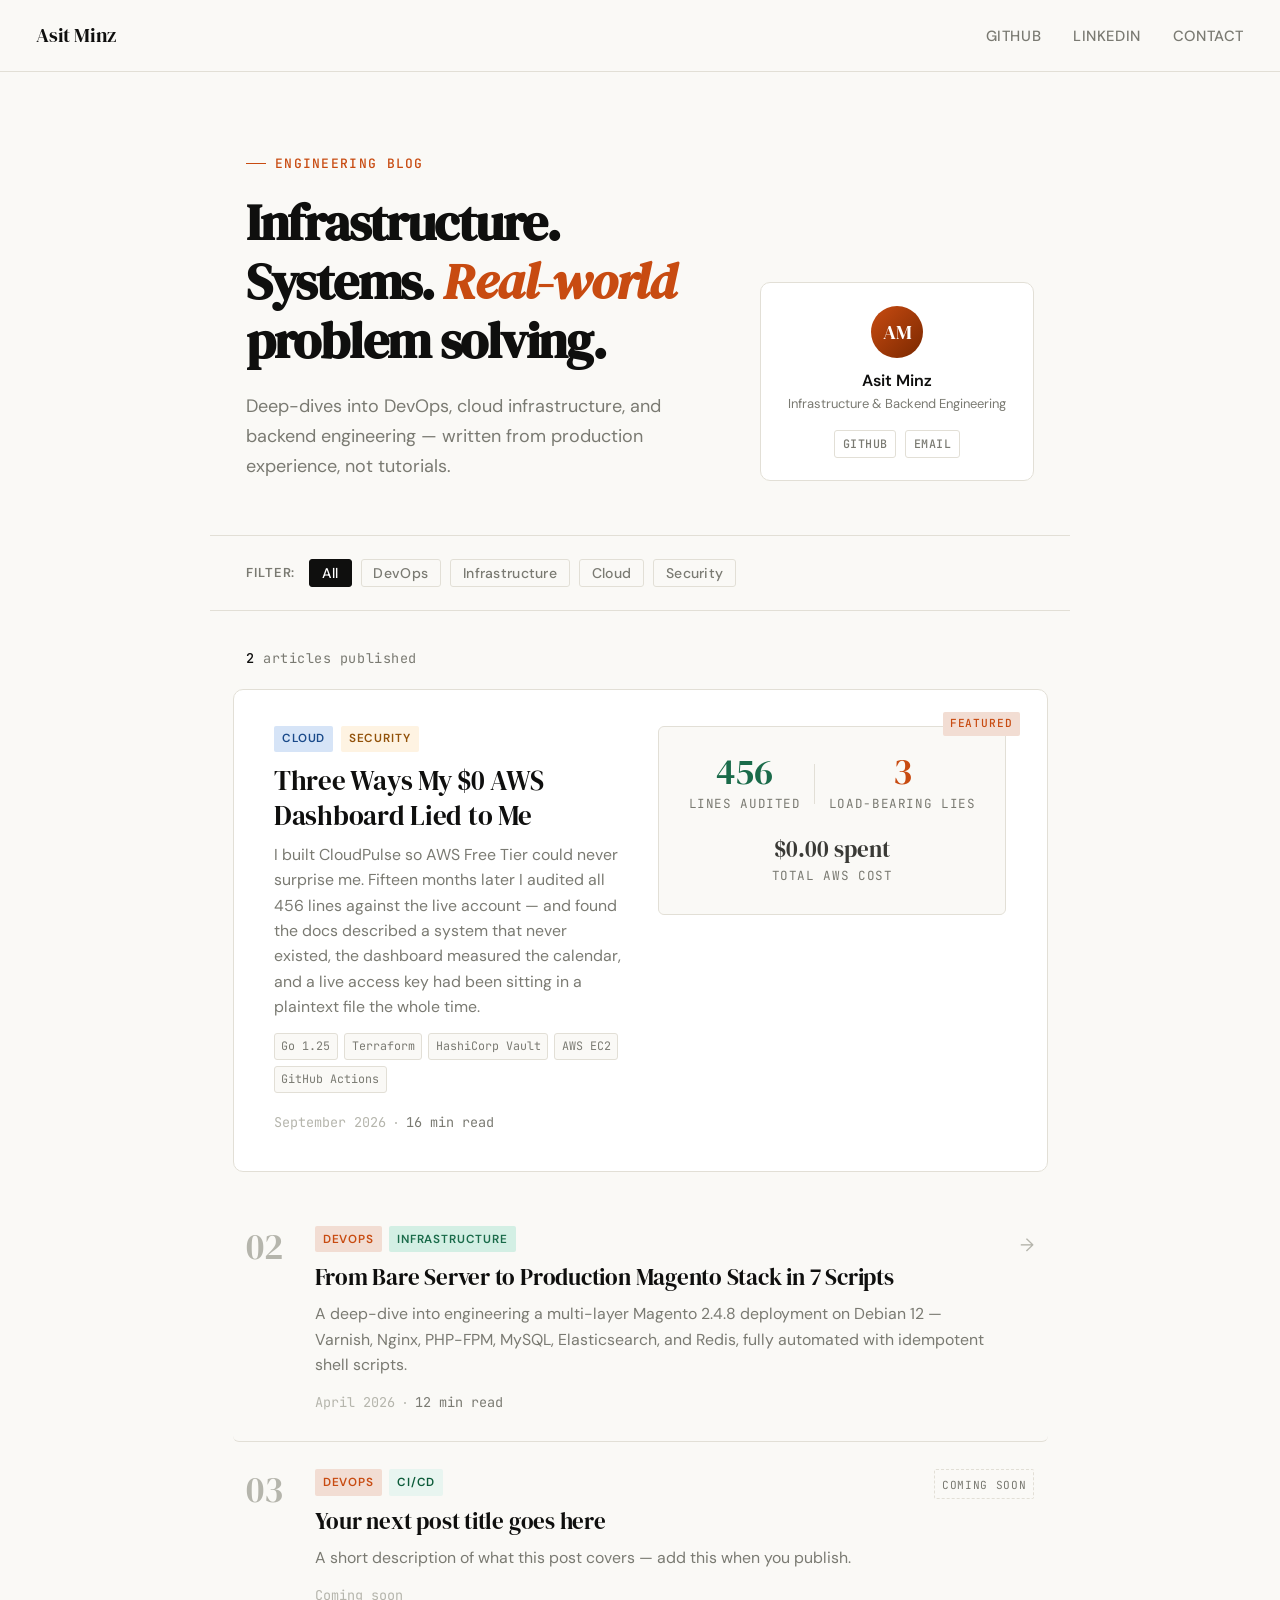
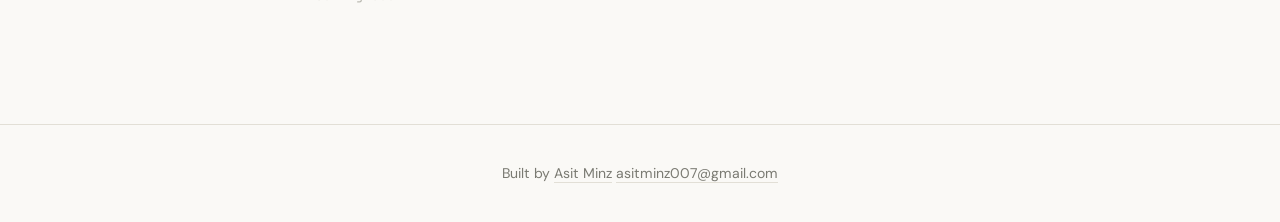
==== index.html @ 2ebb6eab "post: add CloudPulse audit post-mortem Adds "Three Ways My $0 AWS Dashboard Lied to Me" — a post-mor" ====
<!DOCTYPE html>
<html lang="en">
<head>
<meta charset="UTF-8">
<meta name="viewport" content="width=device-width, initial-scale=1.0">
<title>Asit Minz — Engineering Blog</title>
<meta name="description" content="Infrastructure engineering, DevOps, and backend systems — written by Asit Minz.">
<link rel="preconnect" href="https://fonts.googleapis.com">
<link href="https://fonts.googleapis.com/css2?family=DM+Serif+Display:ital@0;1&family=DM+Sans:ital,wght@0,300;0,400;0,500;0,600;1,300;1,400&family=JetBrains+Mono:wght@400;500&display=swap" rel="stylesheet">
<style>
  *, *::before, *::after { box-sizing: border-box; margin: 0; padding: 0; }

  :root {
    --ink: #0f0f0e;
    --ink-mid: #3a3a36;
    --ink-muted: #7a7a72;
    --ink-faint: #b5b5ac;
    --bg: #faf9f6;
    --bg-card: #ffffff;
    --bg-code: #f0ede6;
    --rule: #e2dfd6;
    --accent: #c84b11;
    --accent-soft: #f2ddd3;
    --accent-2: #1a6b4a;
    --accent-2-soft: #d3efe4;
    --blue: #1a4a8a;
    --blue-soft: #d6e4f7;
  }

  html { font-size: 18px; scroll-behavior: smooth; }

  body {
    background: var(--bg);
    color: var(--ink);
    font-family: 'DM Sans', sans-serif;
    font-weight: 400;
    line-height: 1.75;
    -webkit-font-smoothing: antialiased;
    min-height: 100vh;
  }

  /* ── HEADER ── */
  .site-header {
    border-bottom: 1px solid var(--rule);
    padding: 1rem 2rem;
    display: flex;
    justify-content: space-between;
    align-items: center;
    background: var(--bg);
    position: sticky;
    top: 0;
    z-index: 100;
  }
  .site-header .logo {
    font-family: 'DM Serif Display', serif;
    font-size: 1.1rem;
    color: var(--ink);
    text-decoration: none;
    letter-spacing: -0.01em;
  }
  .site-header nav a {
    color: var(--ink-muted);
    text-decoration: none;
    font-size: 0.82rem;
    margin-left: 1.5rem;
    letter-spacing: 0.04em;
    text-transform: uppercase;
    font-weight: 500;
    transition: color 0.2s;
  }
  .site-header nav a:hover { color: var(--accent); }

  /* ── PAGE INTRO ── */
  .page-intro {
    max-width: 860px;
    margin: 0 auto;
    padding: 4.5rem 2rem 3rem;
    border-bottom: 1px solid var(--rule);
    display: grid;
    grid-template-columns: 1fr auto;
    gap: 2rem;
    align-items: end;
  }

  .intro-eyebrow {
    font-family: 'JetBrains Mono', monospace;
    font-size: 0.72rem;
    font-weight: 500;
    color: var(--accent);
    letter-spacing: 0.1em;
    text-transform: uppercase;
    margin-bottom: 1rem;
    display: flex;
    align-items: center;
    gap: 0.5rem;
  }
  .intro-eyebrow::before {
    content: '';
    display: inline-block;
    width: 20px;
    height: 1px;
    background: var(--accent);
  }

  h1.page-title {
    font-family: 'DM Serif Display', serif;
    font-size: clamp(2.2rem, 4vw, 3.2rem);
    line-height: 1.15;
    letter-spacing: -0.025em;
    color: var(--ink);
    margin-bottom: 1.25rem;
  }
  h1.page-title em {
    font-style: italic;
    color: var(--accent);
  }

  .page-desc {
    font-size: 1rem;
    color: var(--ink-muted);
    max-width: 520px;
    line-height: 1.65;
  }

  .author-card {
    background: var(--bg-card);
    border: 1px solid var(--rule);
    border-radius: 10px;
    padding: 1.25rem 1.5rem;
    text-align: center;
    min-width: 180px;
    flex-shrink: 0;
  }
  .author-avatar {
    width: 52px; height: 52px;
    background: linear-gradient(135deg, #c84b11 0%, #7a2800 100%);
    border-radius: 50%;
    display: flex; align-items: center; justify-content: center;
    font-family: 'DM Serif Display', serif;
    font-size: 1.1rem;
    color: white;
    margin: 0 auto 0.75rem;
  }
  .author-card .name {
    font-size: 0.9rem;
    font-weight: 600;
    color: var(--ink);
    line-height: 1.2;
    margin-bottom: 0.25rem;
  }
  .author-card .role {
    font-size: 0.72rem;
    color: var(--ink-muted);
    line-height: 1.4;
  }
  .author-links {
    display: flex;
    gap: 0.5rem;
    justify-content: center;
    margin-top: 0.9rem;
  }
  .author-links a {
    font-family: 'JetBrains Mono', monospace;
    font-size: 0.65rem;
    font-weight: 500;
    color: var(--ink-muted);
    text-decoration: none;
    border: 1px solid var(--rule);
    padding: 0.25em 0.65em;
    border-radius: 3px;
    transition: all 0.2s;
    letter-spacing: 0.04em;
    text-transform: uppercase;
  }
  .author-links a:hover {
    border-color: var(--accent);
    color: var(--accent);
  }

  /* ── FILTER BAR ── */
  .filter-bar {
    max-width: 860px;
    margin: 0 auto;
    padding: 1.25rem 2rem;
    border-bottom: 1px solid var(--rule);
    display: flex;
    align-items: center;
    gap: 0.5rem;
    flex-wrap: wrap;
  }
  .filter-label {
    font-size: 0.72rem;
    font-weight: 600;
    color: var(--ink-muted);
    text-transform: uppercase;
    letter-spacing: 0.07em;
    margin-right: 0.25rem;
  }
  .filter-btn {
    font-family: 'DM Sans', sans-serif;
    font-size: 0.78rem;
    font-weight: 500;
    padding: 0.3em 0.85em;
    border-radius: 3px;
    border: 1px solid var(--rule);
    background: transparent;
    color: var(--ink-muted);
    cursor: pointer;
    transition: all 0.18s;
    letter-spacing: 0.02em;
  }
  .filter-btn:hover { border-color: var(--ink-mid); color: var(--ink); }
  .filter-btn.active { background: var(--ink); color: white; border-color: var(--ink); }

  /* ── POST COUNT ── */
  .posts-header {
    max-width: 860px;
    margin: 0 auto;
    padding: 2rem 2rem 1rem;
    display: flex;
    justify-content: space-between;
    align-items: baseline;
  }
  .posts-count {
    font-family: 'JetBrains Mono', monospace;
    font-size: 0.75rem;
    color: var(--ink-muted);
    letter-spacing: 0.04em;
  }
  .posts-count span { color: var(--ink); font-weight: 500; }

  /* ── POST LIST ── */
  .posts-list {
    max-width: 860px;
    margin: 0 auto;
    padding: 0 2rem 5rem;
  }

  /* Featured post — first one, larger */
  .post-card.featured {
    display: grid;
    grid-template-columns: 1fr 1fr;
    gap: 2rem;
    background: var(--bg-card);
    border: 1px solid var(--rule);
    border-radius: 10px;
    padding: 2rem 2.25rem;
    margin-bottom: 1.5rem;
    text-decoration: none;
    color: inherit;
    transition: border-color 0.2s, transform 0.2s;
    position: relative;
    overflow: hidden;
  }
  .post-card.featured::before {
    content: 'Featured';
    position: absolute;
    top: 1.25rem;
    right: 1.5rem;
    font-family: 'JetBrains Mono', monospace;
    font-size: 0.62rem;
    font-weight: 500;
    color: var(--accent);
    letter-spacing: 0.08em;
    text-transform: uppercase;
    background: var(--accent-soft);
    padding: 0.2em 0.6em;
    border-radius: 2px;
  }
  .post-card.featured:hover {
    border-color: var(--ink-mid);
    transform: translateY(-2px);
  }

  /* Regular post card */
  .post-card {
    display: grid;
    grid-template-columns: auto 1fr auto;
    gap: 0 1.75rem;
    align-items: start;
    padding: 1.5rem 0;
    border-bottom: 1px solid var(--rule);
    text-decoration: none;
    color: inherit;
    transition: background 0.15s;
    border-radius: 6px;
    margin: 0 -0.75rem;
    padding-left: 0.75rem;
    padding-right: 0.75rem;
  }
  .post-card:hover { background: var(--bg-card); }
  .post-card:last-child { border-bottom: none; }

  /* Post number */
  .post-num {
    font-family: 'DM Serif Display', serif;
    font-size: 2rem;
    color: var(--ink-faint);
    line-height: 1;
    padding-top: 0.15rem;
    min-width: 2rem;
    text-align: right;
    transition: color 0.2s;
  }
  .post-card:hover .post-num { color: var(--accent); }

  /* Post body */
  .post-body {}

  .post-tags {
    display: flex;
    gap: 0.4rem;
    flex-wrap: wrap;
    margin-bottom: 0.6rem;
  }
  .tag {
    font-size: 0.65rem;
    font-weight: 600;
    letter-spacing: 0.07em;
    text-transform: uppercase;
    padding: 0.25em 0.7em;
    border-radius: 2px;
  }
  .tag.devops   { background: var(--accent-soft); color: var(--accent); }
  .tag.infra    { background: var(--accent-2-soft); color: var(--accent-2); }
  .tag.security { background: #fef3e2; color: #92520a; }
  .tag.cloud    { background: var(--blue-soft); color: var(--blue); }
  .tag.db       { background: #f0edf8; color: #4a2d8a; }
  .tag.ci-cd    { background: #e8f5f0; color: #0d5c3a; }

  .post-title {
    font-family: 'DM Serif Display', serif;
    font-size: 1.25rem;
    font-weight: 400;
    letter-spacing: -0.01em;
    color: var(--ink);
    line-height: 1.3;
    margin-bottom: 0.5rem;
    transition: color 0.2s;
  }
  .post-card:hover .post-title { color: var(--accent); }
  .post-card.featured .post-title { font-size: 1.5rem; }

  .post-excerpt {
    font-size: 0.88rem;
    color: var(--ink-muted);
    line-height: 1.6;
    margin-bottom: 0.75rem;
  }

  .post-meta {
    display: flex;
    align-items: center;
    gap: 0.5rem;
    font-size: 0.75rem;
    color: var(--ink-faint);
    font-family: 'JetBrains Mono', monospace;
  }
  .post-meta .dot { width: 2px; height: 2px; background: var(--ink-faint); border-radius: 50%; }
  .post-meta .read-time { color: var(--ink-muted); }

  /* Arrow on list cards */
  .post-arrow {
    font-size: 1rem;
    color: var(--ink-faint);
    transition: all 0.2s;
    padding-top: 0.25rem;
    flex-shrink: 0;
  }
  .post-card:hover .post-arrow { color: var(--accent); transform: translate(3px, -1px); }

  /* Featured card specific overrides */
  .post-card.featured .post-body { grid-column: span 1; }
  .post-card.featured .feat-visual {
    background: var(--bg);
    border-radius: 6px;
    border: 1px solid var(--rule);
    display: flex;
    flex-direction: column;
    justify-content: center;
    align-items: center;
    padding: 1.5rem;
    gap: 0.75rem;
  }
  .feat-stat {
    text-align: center;
  }
  .feat-stat .val {
    font-family: 'DM Serif Display', serif;
    font-size: 2rem;
    color: var(--accent-2);
    line-height: 1;
    margin-bottom: 0.2rem;
  }
  .feat-stat .lbl {
    font-size: 0.7rem;
    color: var(--ink-muted);
    font-family: 'JetBrains Mono', monospace;
    letter-spacing: 0.05em;
    text-transform: uppercase;
  }
  .feat-divider { width: 1px; height: 40px; background: var(--rule); }
  .feat-visual-row { display: flex; align-items: center; gap: 0.75rem; }

  /* Stack pills in featured */
  .stack-pills {
    display: flex;
    flex-wrap: wrap;
    gap: 0.35rem;
    margin-top: 0.5rem;
  }
  .pill {
    font-family: 'JetBrains Mono', monospace;
    font-size: 0.65rem;
    padding: 0.2em 0.55em;
    border: 1px solid var(--rule);
    border-radius: 3px;
    color: var(--ink-muted);
    background: var(--bg);
  }

  /* ── COMING SOON CARD ── */
  .post-card.coming-soon {
    opacity: 0.45;
    pointer-events: none;
    cursor: default;
  }
  .post-card.coming-soon .post-arrow { display: none; }
  .soon-badge {
    font-family: 'JetBrains Mono', monospace;
    font-size: 0.62rem;
    color: var(--ink-muted);
    border: 1px dashed var(--rule);
    padding: 0.2em 0.6em;
    border-radius: 2px;
    letter-spacing: 0.06em;
    text-transform: uppercase;
    white-space: nowrap;
    padding-top: 0.3rem;
  }

  /* ── FOOTER ── */
  .site-footer {
    border-top: 1px solid var(--rule);
    padding: 2rem;
    text-align: center;
    font-size: 0.78rem;
    color: var(--ink-muted);
  }
  .site-footer a { color: var(--ink-muted); text-decoration: none; border-bottom: 1px solid var(--rule); transition: color 0.2s; }
  .site-footer a:hover { color: var(--accent); }

  /* ── ANIMATIONS ── */
  @keyframes fadeUp {
    from { opacity: 0; transform: translateY(16px); }
    to   { opacity: 1; transform: translateY(0); }
  }
  .page-intro   { animation: fadeUp 0.5s ease both; }
  .filter-bar   { animation: fadeUp 0.5s 0.1s ease both; }
  .posts-header { animation: fadeUp 0.5s 0.15s ease both; }
  .post-card.featured { animation: fadeUp 0.5s 0.2s ease both; }
  .post-card:nth-child(2) { animation: fadeUp 0.5s 0.25s ease both; }
  .post-card:nth-child(3) { animation: fadeUp 0.5s 0.3s ease both; }
  .post-card:nth-child(4) { animation: fadeUp 0.5s 0.35s ease both; }
  .post-card:nth-child(5) { animation: fadeUp 0.5s 0.4s ease both; }

  /* ── RESPONSIVE ── */
  @media (max-width: 680px) {
    .page-intro { grid-template-columns: 1fr; }
    .author-card { display: none; }
    .post-card.featured { grid-template-columns: 1fr; }
    .feat-visual { display: none; }
    .site-header nav { display: none; }
    .post-num { font-size: 1.4rem; min-width: 1.6rem; }
  }
</style>
</head>
<body>

<!-- HEADER -->
<header class="site-header">
  <a class="logo" href="/">Asit Minz</a>
  <nav>
    <a href="https://github.com/Asit0007" target="_blank">GitHub</a>
    <a href="https://linkedin.com/in/" target="_blank">LinkedIn</a>
    <a href="mailto:asitminz007@gmail.com">Contact</a>
  </nav>
</header>

<!-- PAGE INTRO -->
<section class="page-intro">
  <div>
    <div class="intro-eyebrow">Engineering Blog</div>
    <h1 class="page-title">
      Infrastructure.<br>
      Systems. <em>Real-world</em><br>
      problem solving.
    </h1>
    <p class="page-desc">
      Deep-dives into DevOps, cloud infrastructure, and backend engineering — written from production experience, not tutorials.
    </p>
  </div>
  <div class="author-card">
    <div class="author-avatar">AM</div>
    <div class="name">Asit Minz</div>
    <div class="role">Infrastructure &amp; Backend Engineering</div>
    <div class="author-links">
      <a href="https://github.com/Asit0007" target="_blank">GitHub</a>
      <a href="mailto:asitminz007@gmail.com">Email</a>
    </div>
  </div>
</section>

<!-- FILTER BAR -->
<div class="filter-bar">
  <span class="filter-label">Filter:</span>
  <button class="filter-btn active" onclick="filterPosts('all', this)">All</button>
  <button class="filter-btn" onclick="filterPosts('devops', this)">DevOps</button>
  <button class="filter-btn" onclick="filterPosts('infra', this)">Infrastructure</button>
  <button class="filter-btn" onclick="filterPosts('cloud', this)">Cloud</button>
  <button class="filter-btn" onclick="filterPosts('security', this)">Security</button>
</div>

<!-- POSTS HEADER -->
<div class="posts-header">
  <span class="posts-count"><span id="visible-count">2</span> articles published</span>
</div>

<!-- POSTS LIST -->
<main class="posts-list" id="posts-container">

  <!-- POST 1 — FEATURED -->
  <a class="post-card featured" href="/posts/cloudpulse-audit/" data-tags="cloud security devops">
    <div class="post-body">
      <div class="post-tags">
        <span class="tag cloud">Cloud</span>
        <span class="tag security">Security</span>
      </div>
      <div class="post-title">Three Ways My $0 AWS Dashboard Lied to Me</div>
      <div class="post-excerpt">
        I built CloudPulse so AWS Free Tier could never surprise me. Fifteen months later I audited all 456 lines against the live account — and found the docs described a system that never existed, the dashboard measured the calendar, and a live access key had been sitting in a plaintext file the whole time.
      </div>
      <div class="stack-pills">
        <span class="pill">Go 1.25</span>
        <span class="pill">Terraform</span>
        <span class="pill">HashiCorp Vault</span>
        <span class="pill">AWS EC2</span>
        <span class="pill">GitHub Actions</span>
      </div>
      <div class="post-meta" style="margin-top: 1rem;">
        <span>September 2026</span>
        <span class="dot"></span>
        <span class="read-time">16 min read</span>
      </div>
    </div>
    <div class="feat-visual">
      <div class="feat-visual-row">
        <div class="feat-stat">
          <div class="val">456</div>
          <div class="lbl">Lines audited</div>
        </div>
        <div class="feat-divider"></div>
        <div class="feat-stat">
          <div class="val" style="color: var(--accent);">3</div>
          <div class="lbl">Load-bearing lies</div>
        </div>
      </div>
      <div class="feat-stat" style="margin-top: 0.5rem;">
        <div class="val" style="font-size: 1.3rem; color: var(--ink-mid);">$0.00 spent</div>
        <div class="lbl">Total AWS cost</div>
      </div>
    </div>
  </a>

  <!-- POST 2 -->
  <a class="post-card" href="/posts/magento-deploykit/" data-tags="devops infra">
    <div class="post-num">02</div>
    <div class="post-body">
      <div class="post-tags">
        <span class="tag devops">DevOps</span>
        <span class="tag infra">Infrastructure</span>
      </div>
      <div class="post-title">From Bare Server to Production Magento Stack in 7 Scripts</div>
      <div class="post-excerpt">
        A deep-dive into engineering a multi-layer Magento 2.4.8 deployment on Debian 12 — Varnish, Nginx, PHP-FPM, MySQL, Elasticsearch, and Redis, fully automated with idempotent shell scripts.
      </div>
      <div class="post-meta">
        <span>April 2026</span>
        <span class="dot"></span>
        <span class="read-time">12 min read</span>
      </div>
    </div>
    <span class="post-arrow">&rarr;</span>
  </a>

  <!-- COMING SOON PLACEHOLDERS — replace these as you write new posts -->

  <a class="post-card coming-soon" href="#" data-tags="devops ci-cd">
    <div class="post-num">03</div>
    <div class="post-body">
      <div class="post-tags">
        <span class="tag devops">DevOps</span>
        <span class="tag ci-cd">CI/CD</span>
      </div>
      <div class="post-title">Your next post title goes here</div>
      <div class="post-excerpt">A short description of what this post covers — add this when you publish.</div>
      <div class="post-meta">
        <span>Coming soon</span>
      </div>
    </div>
    <span class="soon-badge">Coming soon</span>
  </a>

</main>

<!-- FOOTER -->
<footer class="site-footer">
  <p>
    Built by <a href="https://github.com/Asit0007" target="_blank">Asit Minz</a>  
    <a href="mailto:asitminz007@gmail.com">asitminz007@gmail.com</a>
  </p>
</footer>

<script>
  function filterPosts(tag, btn) {
    document.querySelectorAll('.filter-btn').forEach(b => b.classList.remove('active'));
    btn.classList.add('active');

    const cards = document.querySelectorAll('.posts-list .post-card:not(.coming-soon)');
    let visible = 0;

    cards.forEach(card => {
      const tags = card.dataset.tags || '';
      const show = tag === 'all' || tags.includes(tag);
      card.style.display = show ? '' : 'none';
      if (show) visible++;
    });

    const countEl = document.getElementById('visible-count');
    countEl.textContent = visible;
    document.querySelector('.posts-count').lastChild.textContent =
      visible === 1 ? ' article published' : ' articles published';
  }
</script>

</body>
</html>
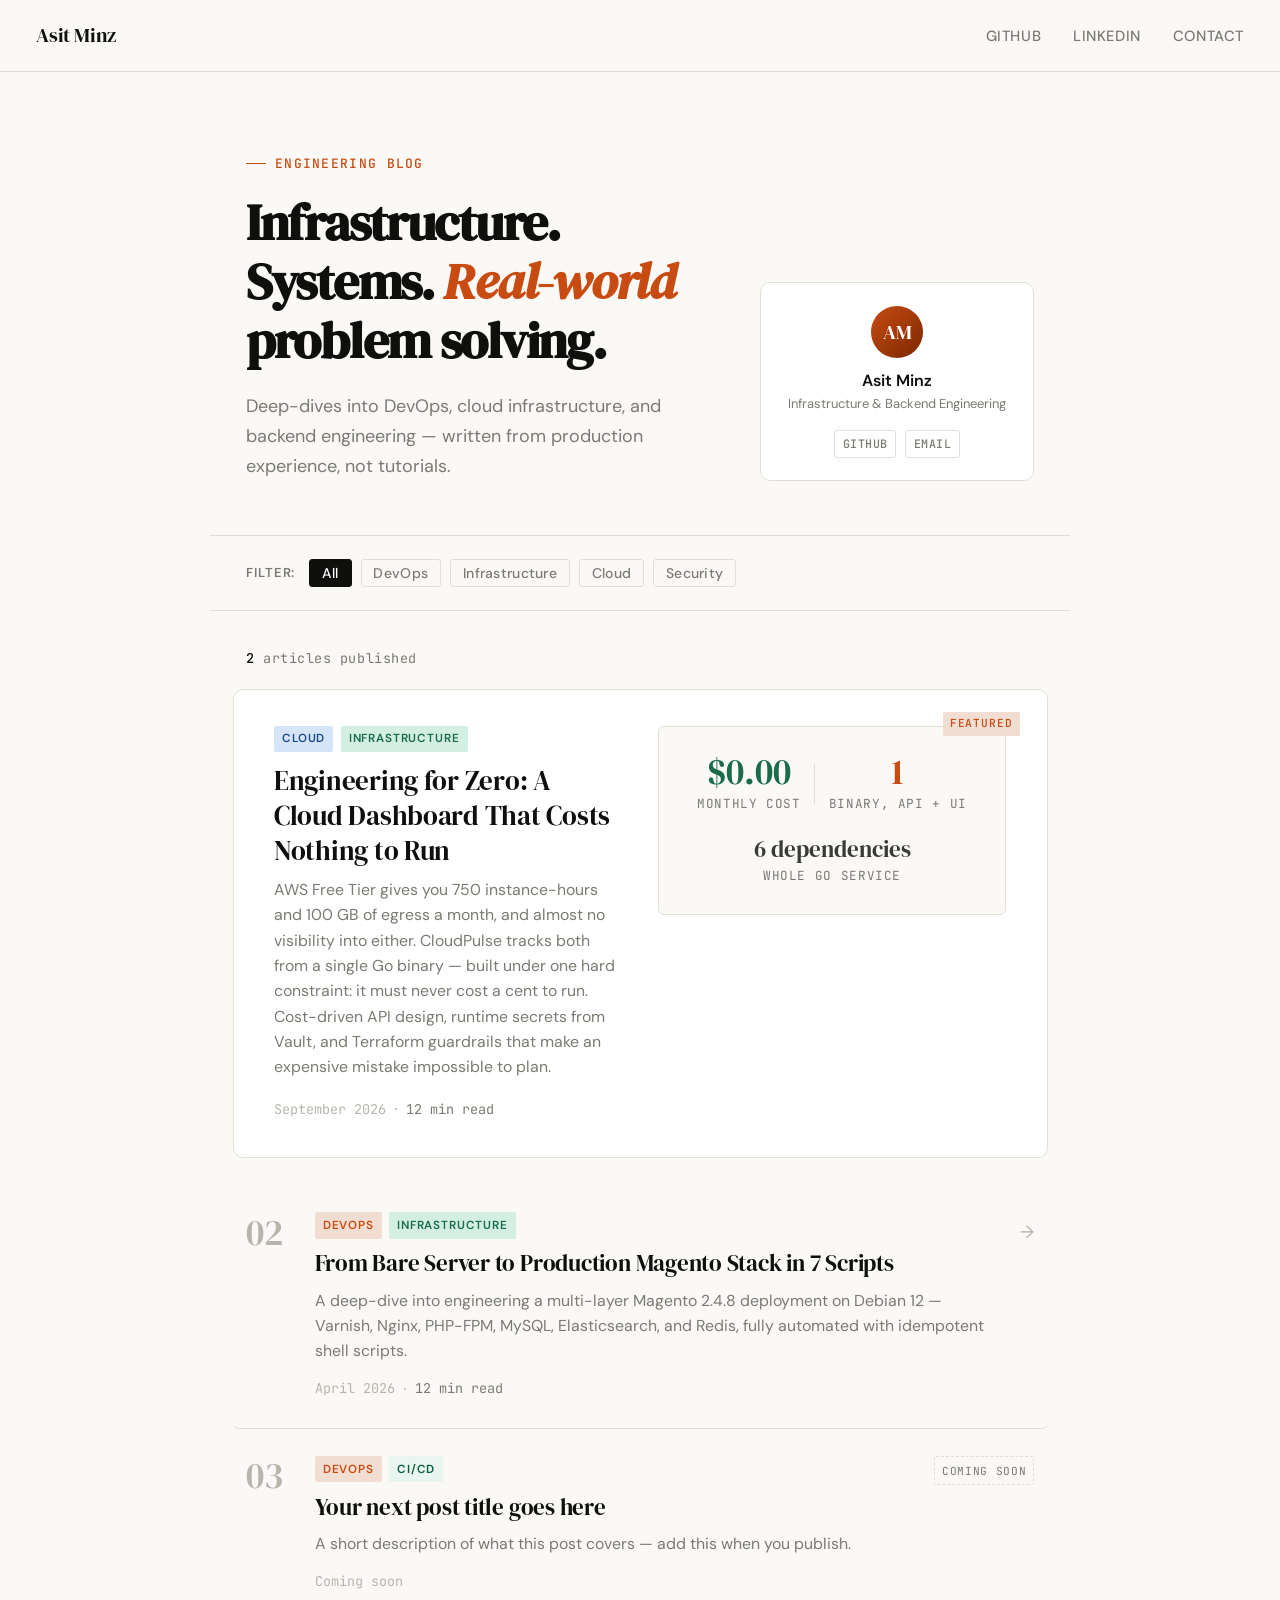
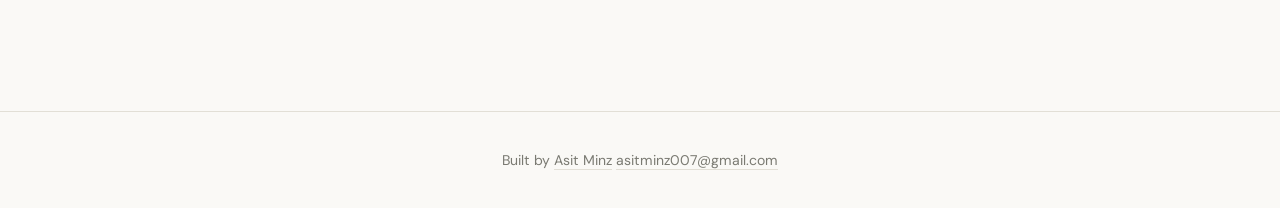
==== commit b5d7d60a: "post: rewrite CloudPulse piece as a project showcase Reframes the post from an internal post-mortem " ====
--- a/index.html
+++ b/index.html
@@ -530,44 +530,37 @@
 <main class="posts-list" id="posts-container">
 
   <!-- POST 1 — FEATURED -->
-  <a class="post-card featured" href="/posts/cloudpulse-audit/" data-tags="cloud security devops">
+  <a class="post-card featured" href="/posts/cloudpulse/" data-tags="cloud infra devops">
     <div class="post-body">
       <div class="post-tags">
         <span class="tag cloud">Cloud</span>
-        <span class="tag security">Security</span>
-      </div>
-      <div class="post-title">Three Ways My $0 AWS Dashboard Lied to Me</div>
+        <span class="tag infra">Infrastructure</span>
+      </div>
+      <div class="post-title">Engineering for Zero: A Cloud Dashboard That Costs Nothing to Run</div>
       <div class="post-excerpt">
-        I built CloudPulse so AWS Free Tier could never surprise me. Fifteen months later I audited all 456 lines against the live account — and found the docs described a system that never existed, the dashboard measured the calendar, and a live access key had been sitting in a plaintext file the whole time.
-      </div>
-      <div class="stack-pills">
-        <span class="pill">Go 1.25</span>
-        <span class="pill">Terraform</span>
-        <span class="pill">HashiCorp Vault</span>
-        <span class="pill">AWS EC2</span>
-        <span class="pill">GitHub Actions</span>
+        AWS Free Tier gives you 750 instance-hours and 100 GB of egress a month, and almost no visibility into either. CloudPulse tracks both from a single Go binary — built under one hard constraint: it must never cost a cent to run. Cost-driven API design, runtime secrets from Vault, and Terraform guardrails that make an expensive mistake impossible to plan.
       </div>
       <div class="post-meta" style="margin-top: 1rem;">
         <span>September 2026</span>
         <span class="dot"></span>
-        <span class="read-time">16 min read</span>
+        <span class="read-time">12 min read</span>
       </div>
     </div>
     <div class="feat-visual">
       <div class="feat-visual-row">
         <div class="feat-stat">
-          <div class="val">456</div>
-          <div class="lbl">Lines audited</div>
+          <div class="val">$0.00</div>
+          <div class="lbl">Monthly cost</div>
         </div>
         <div class="feat-divider"></div>
         <div class="feat-stat">
-          <div class="val" style="color: var(--accent);">3</div>
-          <div class="lbl">Load-bearing lies</div>
+          <div class="val" style="color: var(--accent);">1</div>
+          <div class="lbl">Binary, API + UI</div>
         </div>
       </div>
       <div class="feat-stat" style="margin-top: 0.5rem;">
-        <div class="val" style="font-size: 1.3rem; color: var(--ink-mid);">$0.00 spent</div>
-        <div class="lbl">Total AWS cost</div>
+        <div class="val" style="font-size: 1.3rem; color: var(--ink-mid);">6 dependencies</div>
+        <div class="lbl">Whole Go service</div>
       </div>
     </div>
   </a>
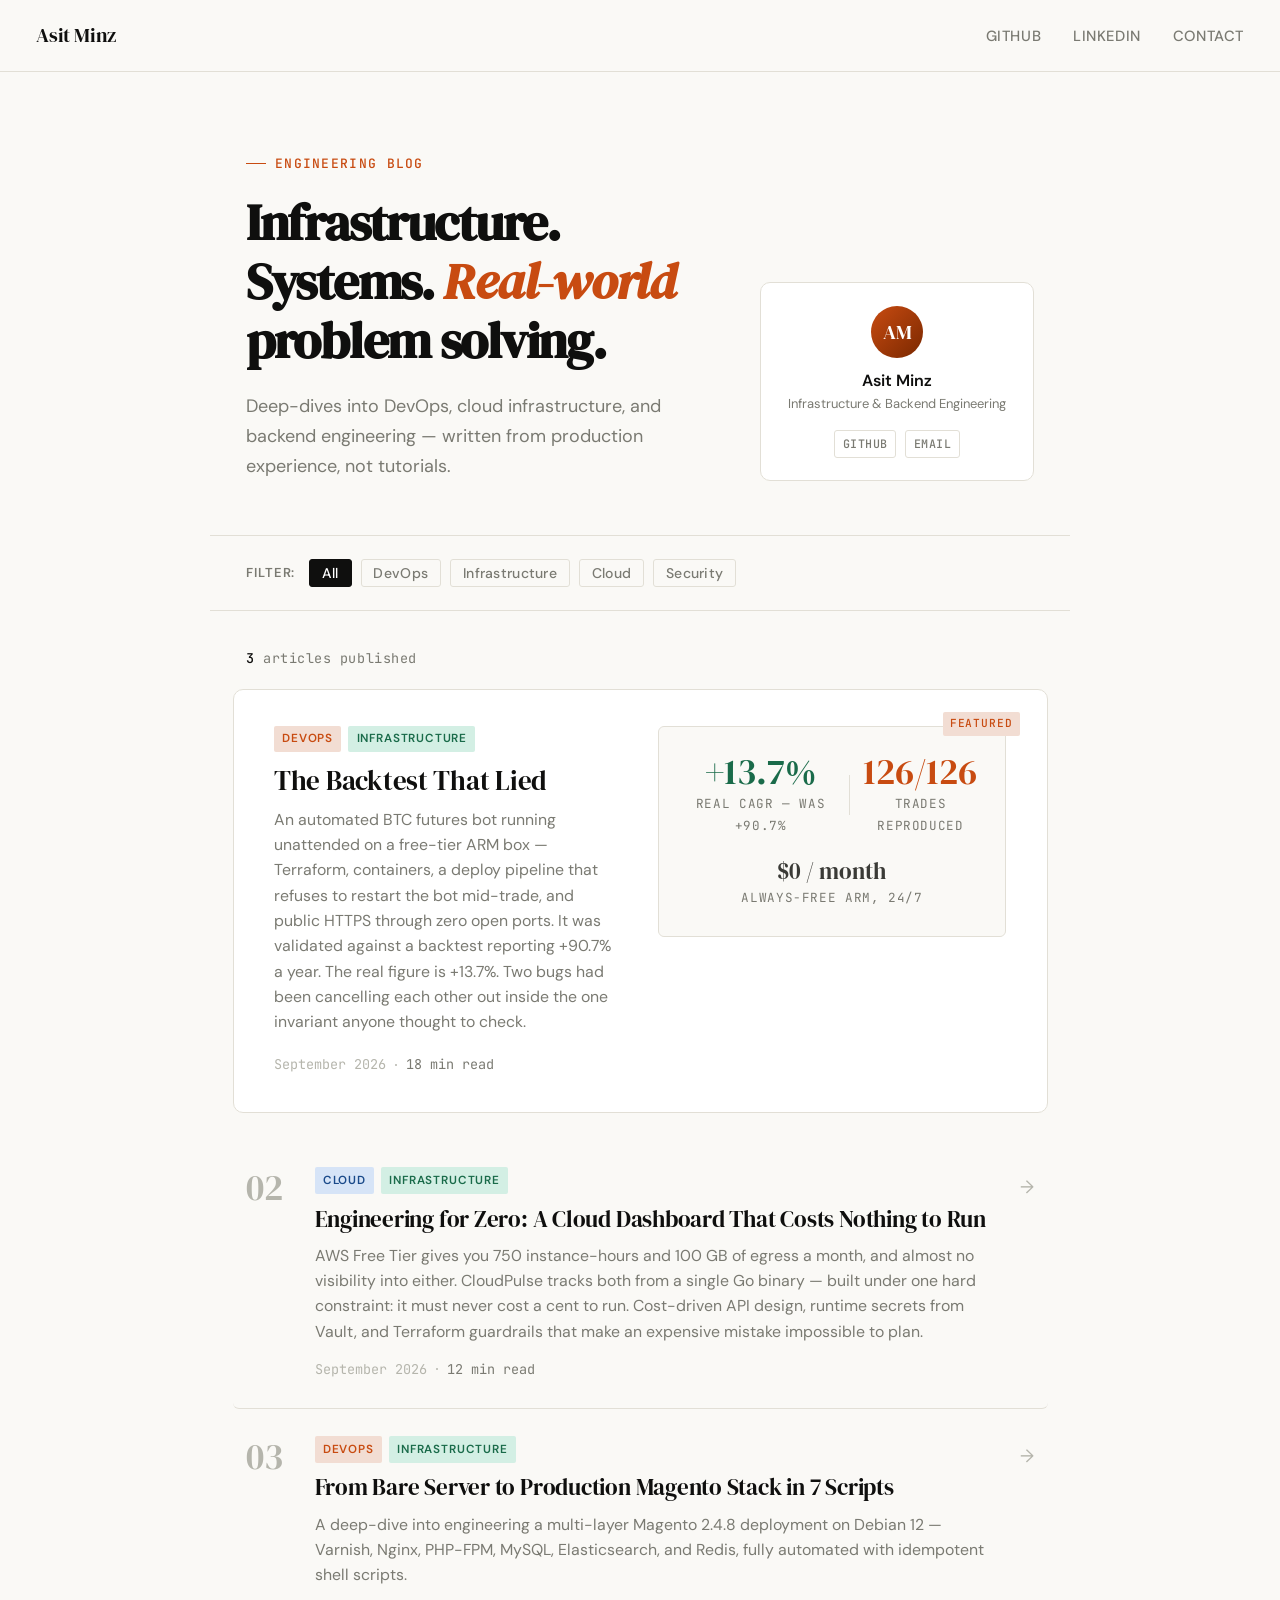
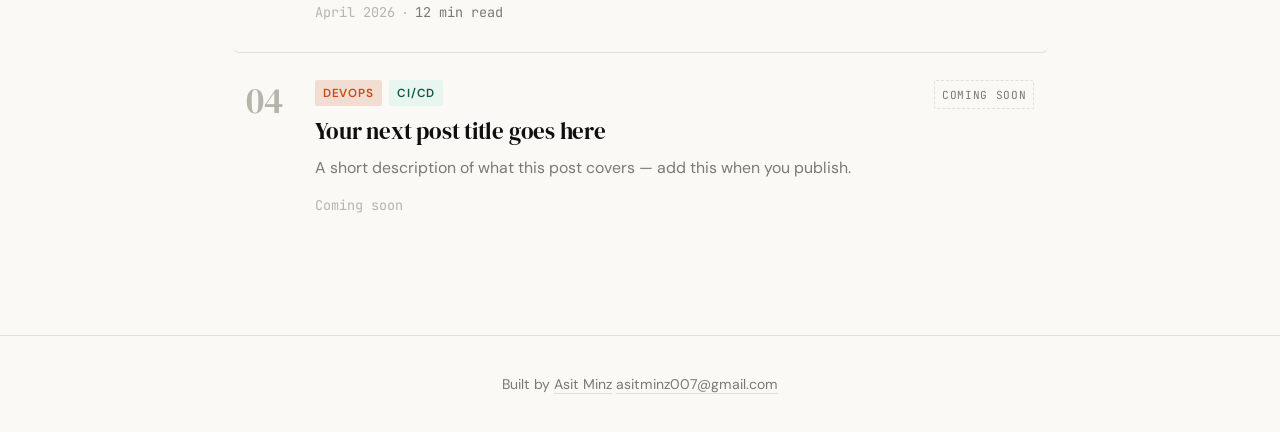
==== commit d53a6525: "post: add QuantBot showcase — "The Backtest That Lied" New long-form post on the QuantBot trading bo" ====
--- a/index.html
+++ b/index.html
@@ -523,14 +523,51 @@
 
 <!-- POSTS HEADER -->
 <div class="posts-header">
-  <span class="posts-count"><span id="visible-count">2</span> articles published</span>
+  <span class="posts-count"><span id="visible-count">3</span> articles published</span>
 </div>
 
 <!-- POSTS LIST -->
 <main class="posts-list" id="posts-container">
 
   <!-- POST 1 — FEATURED -->
-  <a class="post-card featured" href="/posts/cloudpulse/" data-tags="cloud infra devops">
+  <a class="post-card featured" href="/posts/quantbot/" data-tags="devops infra cloud">
+    <div class="post-body">
+      <div class="post-tags">
+        <span class="tag devops">DevOps</span>
+        <span class="tag infra">Infrastructure</span>
+      </div>
+      <div class="post-title">The Backtest That Lied</div>
+      <div class="post-excerpt">
+        An automated BTC futures bot running unattended on a free-tier ARM box — Terraform, containers, a deploy pipeline that refuses to restart the bot mid-trade, and public HTTPS through zero open ports. It was validated against a backtest reporting +90.7% a year. The real figure is +13.7%. Two bugs had been cancelling each other out inside the one invariant anyone thought to check.
+      </div>
+      <div class="post-meta" style="margin-top: 1rem;">
+        <span>September 2026</span>
+        <span class="dot"></span>
+        <span class="read-time">18 min read</span>
+      </div>
+    </div>
+    <div class="feat-visual">
+      <div class="feat-visual-row">
+        <div class="feat-stat">
+          <div class="val">+13.7%</div>
+          <div class="lbl">Real CAGR — was +90.7%</div>
+        </div>
+        <div class="feat-divider"></div>
+        <div class="feat-stat">
+          <div class="val" style="color: var(--accent);">126/126</div>
+          <div class="lbl">Trades reproduced</div>
+        </div>
+      </div>
+      <div class="feat-stat" style="margin-top: 0.5rem;">
+        <div class="val" style="font-size: 1.3rem; color: var(--ink-mid);">$0 / month</div>
+        <div class="lbl">Always-free ARM, 24/7</div>
+      </div>
+    </div>
+  </a>
+
+  <!-- POST 2 -->
+  <a class="post-card" href="/posts/cloudpulse/" data-tags="cloud infra devops">
+    <div class="post-num">02</div>
     <div class="post-body">
       <div class="post-tags">
         <span class="tag cloud">Cloud</span>
@@ -540,34 +577,18 @@
       <div class="post-excerpt">
         AWS Free Tier gives you 750 instance-hours and 100 GB of egress a month, and almost no visibility into either. CloudPulse tracks both from a single Go binary — built under one hard constraint: it must never cost a cent to run. Cost-driven API design, runtime secrets from Vault, and Terraform guardrails that make an expensive mistake impossible to plan.
       </div>
-      <div class="post-meta" style="margin-top: 1rem;">
+      <div class="post-meta">
         <span>September 2026</span>
         <span class="dot"></span>
         <span class="read-time">12 min read</span>
       </div>
     </div>
-    <div class="feat-visual">
-      <div class="feat-visual-row">
-        <div class="feat-stat">
-          <div class="val">$0.00</div>
-          <div class="lbl">Monthly cost</div>
-        </div>
-        <div class="feat-divider"></div>
-        <div class="feat-stat">
-          <div class="val" style="color: var(--accent);">1</div>
-          <div class="lbl">Binary, API + UI</div>
-        </div>
-      </div>
-      <div class="feat-stat" style="margin-top: 0.5rem;">
-        <div class="val" style="font-size: 1.3rem; color: var(--ink-mid);">6 dependencies</div>
-        <div class="lbl">Whole Go service</div>
-      </div>
-    </div>
+    <span class="post-arrow">&rarr;</span>
   </a>
 
-  <!-- POST 2 -->
+  <!-- POST 3 -->
   <a class="post-card" href="/posts/magento-deploykit/" data-tags="devops infra">
-    <div class="post-num">02</div>
+    <div class="post-num">03</div>
     <div class="post-body">
       <div class="post-tags">
         <span class="tag devops">DevOps</span>
@@ -589,7 +610,7 @@
   <!-- COMING SOON PLACEHOLDERS — replace these as you write new posts -->
 
   <a class="post-card coming-soon" href="#" data-tags="devops ci-cd">
-    <div class="post-num">03</div>
+    <div class="post-num">04</div>
     <div class="post-body">
       <div class="post-tags">
         <span class="tag devops">DevOps</span>
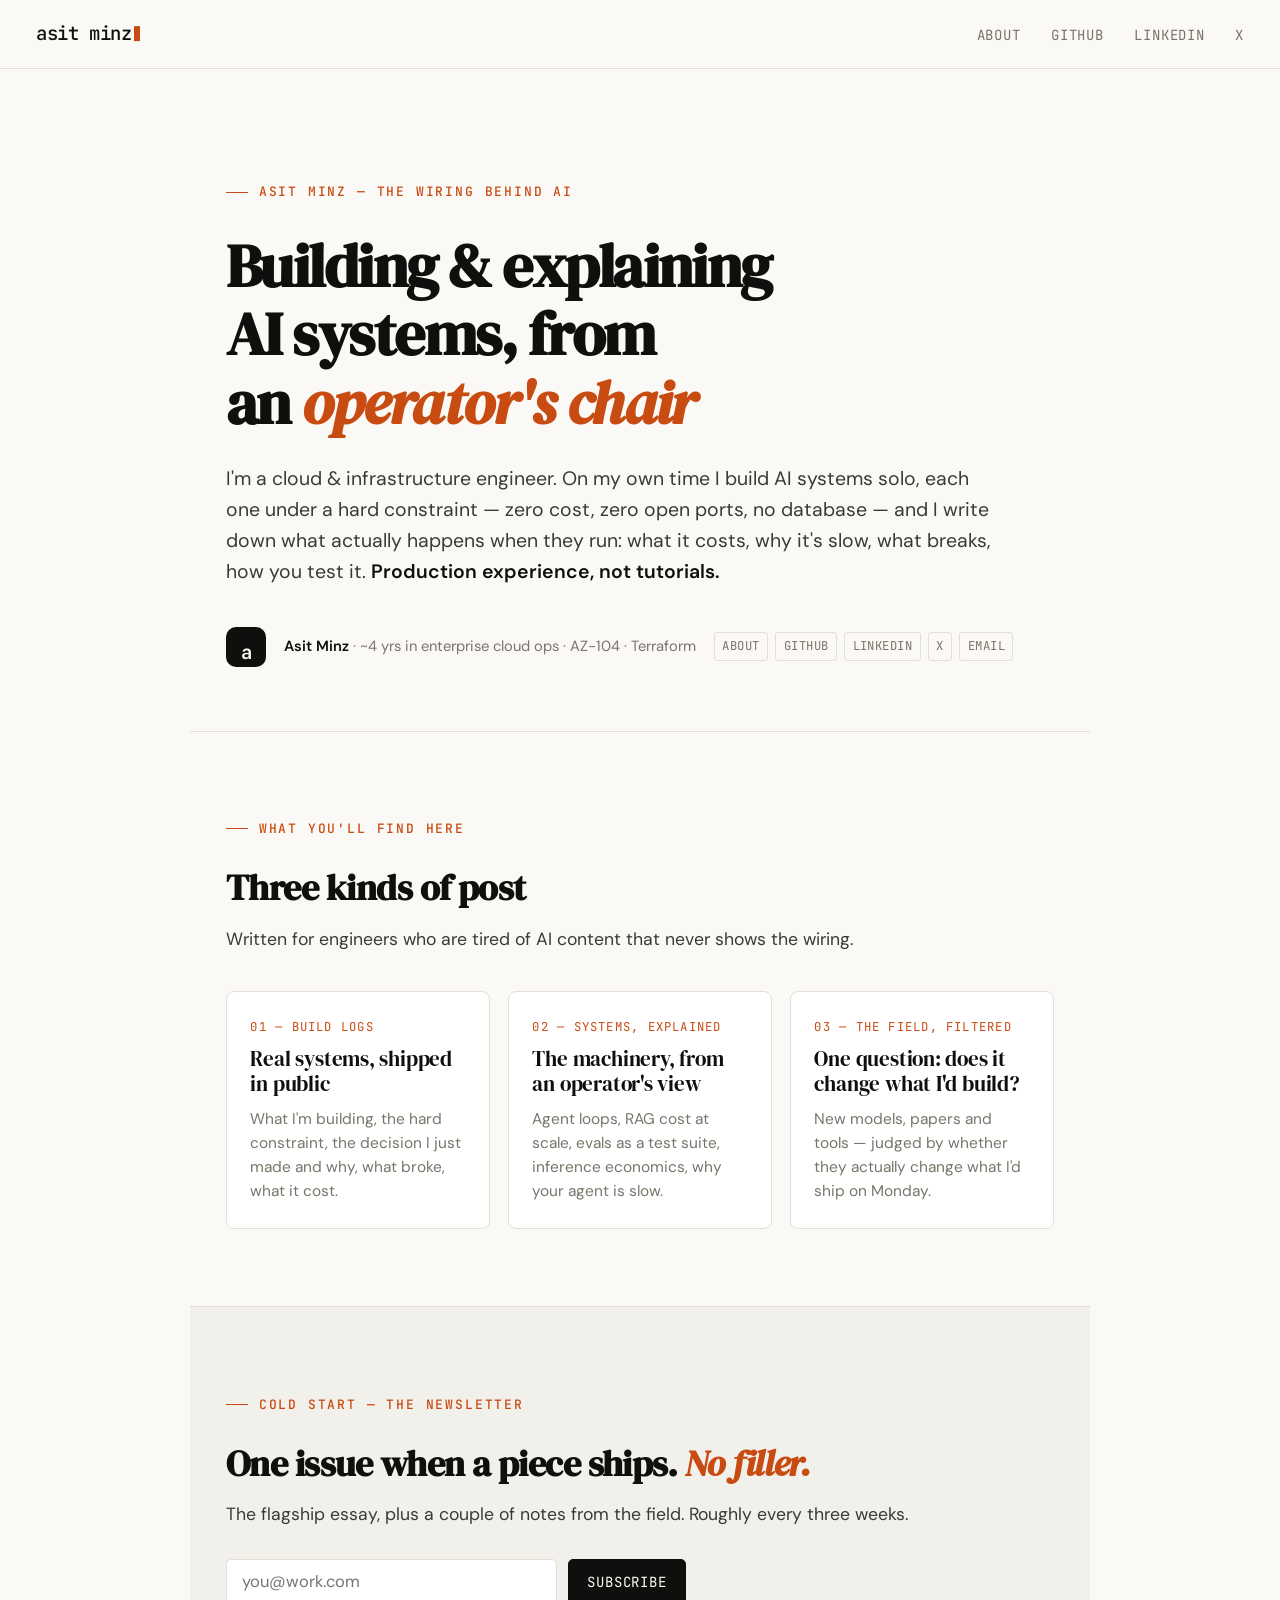
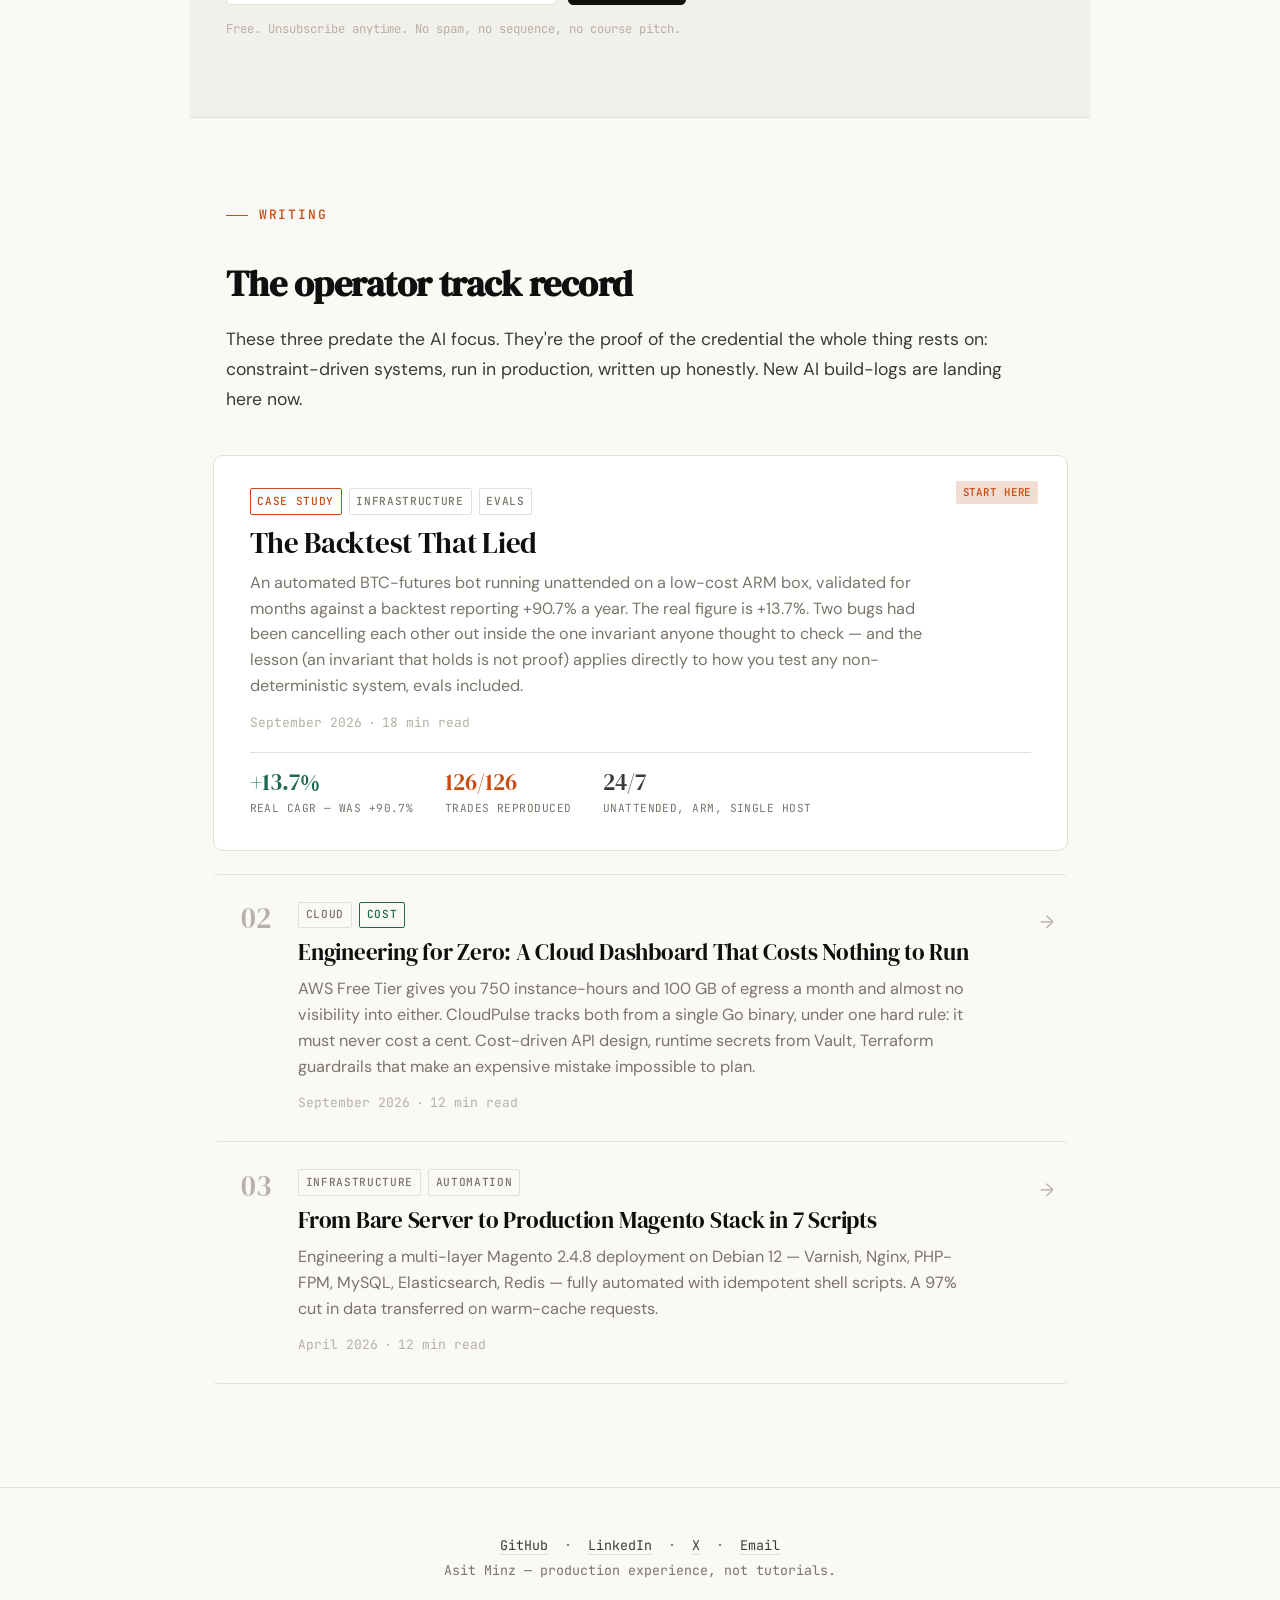
==== commit b7c05a33: "rebrand: reposition blog as "building & explaining AI systems" Evolve the existing warm-editorial sy" ====
--- a/index.html
+++ b/index.html
@@ -3,41 +3,33 @@
 <head>
 <meta charset="UTF-8">
 <meta name="viewport" content="width=device-width, initial-scale=1.0">
-<title>Asit Minz — Engineering Blog</title>
-<meta name="description" content="Infrastructure engineering, DevOps, and backend systems — written by Asit Minz.">
+<link rel="icon" type="image/svg+xml" href="/favicon.svg">
+<title>Asit Minz — Building &amp; explaining AI systems</title>
+<meta name="description" content="I build AI systems solo under hard constraints and write down what actually happens when they run. Production experience, not tutorials.">
+<link rel="canonical" href="https://blogs.asitminz.com/">
+<meta name="theme-color" content="#faf9f6">
+<meta property="og:type" content="website">
+<meta property="og:title" content="Asit Minz — Building &amp; explaining AI systems">
+<meta property="og:description" content="I build AI systems solo under hard constraints and write down what actually happens when they run. Production experience, not tutorials.">
+<meta property="og:url" content="https://blogs.asitminz.com/">
+<meta name="twitter:card" content="summary_large_image">
 <link rel="preconnect" href="https://fonts.googleapis.com">
+<link rel="preconnect" href="https://fonts.gstatic.com" crossorigin>
 <link href="https://fonts.googleapis.com/css2?family=DM+Serif+Display:ital@0;1&family=DM+Sans:ital,wght@0,300;0,400;0,500;0,600;1,300;1,400&family=JetBrains+Mono:wght@400;500&display=swap" rel="stylesheet">
+<link rel="stylesheet" href="/assets/css/tokens.css">
 <style>
   *, *::before, *::after { box-sizing: border-box; margin: 0; padding: 0; }
-
-  :root {
-    --ink: #0f0f0e;
-    --ink-mid: #3a3a36;
-    --ink-muted: #7a7a72;
-    --ink-faint: #b5b5ac;
-    --bg: #faf9f6;
-    --bg-card: #ffffff;
-    --bg-code: #f0ede6;
-    --rule: #e2dfd6;
-    --accent: #c84b11;
-    --accent-soft: #f2ddd3;
-    --accent-2: #1a6b4a;
-    --accent-2-soft: #d3efe4;
-    --blue: #1a4a8a;
-    --blue-soft: #d6e4f7;
-  }
-
   html { font-size: 18px; scroll-behavior: smooth; }
-
   body {
     background: var(--bg);
     color: var(--ink);
-    font-family: 'DM Sans', sans-serif;
+    font-family: var(--font-sans);
     font-weight: 400;
-    line-height: 1.75;
+    line-height: 1.7;
     -webkit-font-smoothing: antialiased;
     min-height: 100vh;
   }
+  a { color: var(--ember); text-decoration: none; }
 
   /* ── HEADER ── */
   .site-header {
@@ -51,611 +43,382 @@
     top: 0;
     z-index: 100;
   }
-  .site-header .logo {
-    font-family: 'DM Serif Display', serif;
-    font-size: 1.1rem;
-    color: var(--ink);
-    text-decoration: none;
-    letter-spacing: -0.01em;
-  }
+  .site-header .wordmark { font-size: 1.05rem; }
+  .site-header .wordmark .caret { height: 0.78em; }
   .site-header nav a {
     color: var(--ink-muted);
-    text-decoration: none;
-    font-size: 0.82rem;
-    margin-left: 1.5rem;
-    letter-spacing: 0.04em;
+    font-size: 0.78rem;
+    margin-left: 1.4rem;
+    letter-spacing: 0.06em;
     text-transform: uppercase;
-    font-weight: 500;
+    font-family: var(--font-mono);
     transition: color 0.2s;
   }
-  .site-header nav a:hover { color: var(--accent); }
-
-  /* ── PAGE INTRO ── */
-  .page-intro {
-    max-width: 860px;
+  .site-header nav a:hover { color: var(--ember); }
+
+  /* ── HERO ── */
+  .hero {
+    max-width: 900px;
     margin: 0 auto;
-    padding: 4.5rem 2rem 3rem;
+    padding: clamp(3.5rem, 8vw, 6rem) 2rem clamp(2.5rem, 5vw, 4rem);
     border-bottom: 1px solid var(--rule);
-    display: grid;
-    grid-template-columns: 1fr auto;
-    gap: 2rem;
-    align-items: end;
-  }
-
-  .intro-eyebrow {
-    font-family: 'JetBrains Mono', monospace;
-    font-size: 0.72rem;
-    font-weight: 500;
-    color: var(--accent);
-    letter-spacing: 0.1em;
-    text-transform: uppercase;
-    margin-bottom: 1rem;
+  }
+  .hero .eyebrow { margin-bottom: 1.6rem; }
+  h1.page-title {
+    font-family: var(--font-serif);
+    font-size: clamp(2.1rem, 5vw, 3.4rem);
+    line-height: 1.12;
+    letter-spacing: -0.025em;
+    color: var(--ink);
+    margin-bottom: 1.4rem;
+    max-width: 20ch;
+    text-wrap: balance;
+  }
+  h1.page-title em { font-style: italic; color: var(--ember); }
+  .hero-desc {
+    font-size: 1.08rem;
+    color: var(--ink-mid);
+    max-width: 60ch;
+    line-height: 1.6;
+  }
+  .hero-desc strong { color: var(--ink); font-weight: 600; }
+  .byline {
+    margin-top: 2.2rem;
     display: flex;
     align-items: center;
-    gap: 0.5rem;
-  }
-  .intro-eyebrow::before {
-    content: '';
-    display: inline-block;
-    width: 20px;
-    height: 1px;
-    background: var(--accent);
-  }
-
-  h1.page-title {
-    font-family: 'DM Serif Display', serif;
-    font-size: clamp(2.2rem, 4vw, 3.2rem);
+    gap: 1rem;
+    flex-wrap: wrap;
+    font-size: 0.82rem;
+    color: var(--ink-muted);
+  }
+  .byline .avatar {
+    width: 40px; height: 40px; border-radius: 10px;
+    background: var(--ink); color: var(--bg);
+    display: flex; align-items: baseline; justify-content: center;
+    font-family: var(--font-mono); font-weight: 700; font-size: 1.05rem;
+    padding-top: 0.55rem; flex-shrink: 0;
+  }
+  .byline .who { color: var(--ink); font-weight: 600; }
+  .byline .links { display: flex; gap: 0.4rem; flex-wrap: wrap; }
+  .byline .links a {
+    font-family: var(--font-mono); font-size: 0.68rem;
+    color: var(--ink-muted); border: 1px solid var(--rule);
+    padding: 0.25em 0.6em; border-radius: 3px;
+    text-transform: uppercase; letter-spacing: 0.04em;
+    transition: all 0.2s;
+  }
+  .byline .links a:hover { border-color: var(--ember); color: var(--ember); }
+
+  /* ── SHARED SECTION ── */
+  .band { max-width: 900px; margin: 0 auto; padding: clamp(3rem, 6vw, 4.5rem) 2rem; border-bottom: 1px solid var(--rule); }
+  .band > .eyebrow { margin-bottom: 1.5rem; }
+  .band h2 {
+    font-family: var(--font-serif);
+    font-size: clamp(1.5rem, 3vw, 2rem);
     line-height: 1.15;
-    letter-spacing: -0.025em;
+    letter-spacing: -0.015em;
+    margin-bottom: 0.9rem;
+    text-wrap: balance;
+  }
+  .band h2 em { font-style: italic; color: var(--ember); }
+  .band .band-sub { color: var(--ink-mid); max-width: var(--measure); font-size: 0.98rem; }
+
+  /* ── PILLARS ── */
+  .pillars {
+    margin-top: 2rem;
+    display: grid;
+    grid-template-columns: repeat(3, 1fr);
+    gap: 1rem;
+  }
+  .pillar {
+    border: 1px solid var(--rule);
+    border-radius: 8px;
+    padding: 1.4rem 1.3rem;
+    background: var(--bg-card);
+  }
+  .pillar .n {
+    font-family: var(--font-mono); font-size: 0.68rem; color: var(--ember);
+    letter-spacing: 0.1em; text-transform: uppercase;
+  }
+  .pillar h3 {
+    font-family: var(--font-serif); font-weight: 400; font-size: 1.15rem;
+    margin: 0.5rem 0 0.5rem; letter-spacing: -0.01em; line-height: 1.25;
+  }
+  .pillar p { font-size: 0.86rem; color: var(--ink-muted); line-height: 1.55; }
+  @media (max-width: 720px) { .pillars { grid-template-columns: 1fr; } }
+
+  /* ── NEWSLETTER ── */
+  .newsletter { background: var(--bg-sink); }
+  .newsletter form {
+    margin-top: 1.6rem;
+    display: flex;
+    gap: 0.6rem;
+    max-width: 460px;
+    flex-wrap: wrap;
+  }
+  .newsletter input[type=email] {
+    flex: 1 1 220px;
+    font-family: var(--font-sans);
+    font-size: 0.92rem;
+    padding: 0.7em 0.9em;
+    border: 1px solid var(--rule);
+    border-radius: 5px;
+    background: var(--bg-card);
     color: var(--ink);
-    margin-bottom: 1.25rem;
-  }
-  h1.page-title em {
-    font-style: italic;
-    color: var(--accent);
-  }
-
-  .page-desc {
-    font-size: 1rem;
-    color: var(--ink-muted);
-    max-width: 520px;
-    line-height: 1.65;
-  }
-
-  .author-card {
-    background: var(--bg-card);
-    border: 1px solid var(--rule);
-    border-radius: 10px;
-    padding: 1.25rem 1.5rem;
-    text-align: center;
-    min-width: 180px;
-    flex-shrink: 0;
-  }
-  .author-avatar {
-    width: 52px; height: 52px;
-    background: linear-gradient(135deg, #c84b11 0%, #7a2800 100%);
-    border-radius: 50%;
-    display: flex; align-items: center; justify-content: center;
-    font-family: 'DM Serif Display', serif;
-    font-size: 1.1rem;
-    color: white;
-    margin: 0 auto 0.75rem;
-  }
-  .author-card .name {
-    font-size: 0.9rem;
-    font-weight: 600;
-    color: var(--ink);
-    line-height: 1.2;
-    margin-bottom: 0.25rem;
-  }
-  .author-card .role {
-    font-size: 0.72rem;
-    color: var(--ink-muted);
-    line-height: 1.4;
-  }
-  .author-links {
-    display: flex;
-    gap: 0.5rem;
-    justify-content: center;
-    margin-top: 0.9rem;
-  }
-  .author-links a {
-    font-family: 'JetBrains Mono', monospace;
-    font-size: 0.65rem;
-    font-weight: 500;
-    color: var(--ink-muted);
-    text-decoration: none;
-    border: 1px solid var(--rule);
-    padding: 0.25em 0.65em;
-    border-radius: 3px;
-    transition: all 0.2s;
-    letter-spacing: 0.04em;
+  }
+  .newsletter input[type=email]:focus-visible { outline: 2px solid var(--ember); outline-offset: 1px; }
+  .newsletter button {
+    font-family: var(--font-mono);
+    font-size: 0.78rem;
+    letter-spacing: 0.06em;
     text-transform: uppercase;
-  }
-  .author-links a:hover {
-    border-color: var(--accent);
-    color: var(--accent);
-  }
-
-  /* ── FILTER BAR ── */
-  .filter-bar {
-    max-width: 860px;
-    margin: 0 auto;
-    padding: 1.25rem 2rem;
-    border-bottom: 1px solid var(--rule);
-    display: flex;
-    align-items: center;
-    gap: 0.5rem;
-    flex-wrap: wrap;
-  }
-  .filter-label {
-    font-size: 0.72rem;
-    font-weight: 600;
-    color: var(--ink-muted);
-    text-transform: uppercase;
-    letter-spacing: 0.07em;
-    margin-right: 0.25rem;
-  }
-  .filter-btn {
-    font-family: 'DM Sans', sans-serif;
-    font-size: 0.78rem;
-    font-weight: 500;
-    padding: 0.3em 0.85em;
-    border-radius: 3px;
-    border: 1px solid var(--rule);
-    background: transparent;
-    color: var(--ink-muted);
+    padding: 0.7em 1.3em;
+    border: 1px solid var(--ink);
+    background: var(--ink);
+    color: var(--bg);
+    border-radius: 5px;
     cursor: pointer;
-    transition: all 0.18s;
-    letter-spacing: 0.02em;
-  }
-  .filter-btn:hover { border-color: var(--ink-mid); color: var(--ink); }
-  .filter-btn.active { background: var(--ink); color: white; border-color: var(--ink); }
-
-  /* ── POST COUNT ── */
-  .posts-header {
-    max-width: 860px;
-    margin: 0 auto;
-    padding: 2rem 2rem 1rem;
-    display: flex;
-    justify-content: space-between;
-    align-items: baseline;
-  }
-  .posts-count {
-    font-family: 'JetBrains Mono', monospace;
-    font-size: 0.75rem;
-    color: var(--ink-muted);
-    letter-spacing: 0.04em;
-  }
-  .posts-count span { color: var(--ink); font-weight: 500; }
-
-  /* ── POST LIST ── */
-  .posts-list {
-    max-width: 860px;
-    margin: 0 auto;
-    padding: 0 2rem 5rem;
-  }
-
-  /* Featured post — first one, larger */
-  .post-card.featured {
-    display: grid;
-    grid-template-columns: 1fr 1fr;
-    gap: 2rem;
-    background: var(--bg-card);
-    border: 1px solid var(--rule);
-    border-radius: 10px;
-    padding: 2rem 2.25rem;
-    margin-bottom: 1.5rem;
-    text-decoration: none;
-    color: inherit;
-    transition: border-color 0.2s, transform 0.2s;
-    position: relative;
-    overflow: hidden;
-  }
-  .post-card.featured::before {
-    content: 'Featured';
-    position: absolute;
-    top: 1.25rem;
-    right: 1.5rem;
-    font-family: 'JetBrains Mono', monospace;
-    font-size: 0.62rem;
-    font-weight: 500;
-    color: var(--accent);
-    letter-spacing: 0.08em;
-    text-transform: uppercase;
-    background: var(--accent-soft);
-    padding: 0.2em 0.6em;
-    border-radius: 2px;
-  }
-  .post-card.featured:hover {
-    border-color: var(--ink-mid);
-    transform: translateY(-2px);
-  }
-
-  /* Regular post card */
+    transition: opacity 0.2s;
+  }
+  .newsletter button:hover { opacity: 0.85; }
+  .newsletter .fineprint { margin-top: 0.8rem; font-family: var(--font-mono); font-size: 0.68rem; color: var(--ink-faint); }
+
+  /* ── WRITING LIST ── */
+  .posts { max-width: 900px; margin: 0 auto; padding: clamp(3rem, 6vw, 4.5rem) 2rem clamp(4rem, 8vw, 6rem); }
+  .posts > .eyebrow { margin-bottom: 1.5rem; }
+  .posts > h2 {
+    font-family: var(--font-serif); font-size: clamp(1.5rem, 3vw, 2rem);
+    letter-spacing: -0.015em; margin-bottom: 0.6rem; text-wrap: balance;
+  }
+  .posts > .band-sub { color: var(--ink-mid); max-width: var(--measure); margin-bottom: 2.2rem; font-size: 0.98rem; }
+
   .post-card {
     display: grid;
-    grid-template-columns: auto 1fr auto;
-    gap: 0 1.75rem;
+    grid-template-columns: 2.5rem 1fr auto;
+    gap: 0 1.5rem;
     align-items: start;
-    padding: 1.5rem 0;
-    border-bottom: 1px solid var(--rule);
-    text-decoration: none;
+    padding: 1.5rem 0.75rem;
+    border-top: 1px solid var(--rule);
     color: inherit;
     transition: background 0.15s;
     border-radius: 6px;
     margin: 0 -0.75rem;
-    padding-left: 0.75rem;
-    padding-right: 0.75rem;
-  }
+  }
+  .post-card:last-child { border-bottom: 1px solid var(--rule); }
   .post-card:hover { background: var(--bg-card); }
-  .post-card:last-child { border-bottom: none; }
-
-  /* Post number */
   .post-num {
-    font-family: 'DM Serif Display', serif;
-    font-size: 2rem;
-    color: var(--ink-faint);
-    line-height: 1;
-    padding-top: 0.15rem;
-    min-width: 2rem;
-    text-align: right;
+    font-family: var(--font-serif); font-size: 1.6rem; color: var(--ink-faint);
+    line-height: 1; padding-top: 0.15rem; text-align: right;
     transition: color 0.2s;
   }
-  .post-card:hover .post-num { color: var(--accent); }
-
-  /* Post body */
-  .post-body {}
-
-  .post-tags {
-    display: flex;
-    gap: 0.4rem;
-    flex-wrap: wrap;
-    margin-bottom: 0.6rem;
-  }
+  .post-card:hover .post-num { color: var(--ember); }
+  .post-tags { display: flex; gap: 0.4rem; flex-wrap: wrap; margin-bottom: 0.55rem; }
   .tag {
-    font-size: 0.65rem;
-    font-weight: 600;
-    letter-spacing: 0.07em;
-    text-transform: uppercase;
-    padding: 0.25em 0.7em;
-    border-radius: 2px;
-  }
-  .tag.devops   { background: var(--accent-soft); color: var(--accent); }
-  .tag.infra    { background: var(--accent-2-soft); color: var(--accent-2); }
-  .tag.security { background: #fef3e2; color: #92520a; }
-  .tag.cloud    { background: var(--blue-soft); color: var(--blue); }
-  .tag.db       { background: #f0edf8; color: #4a2d8a; }
-  .tag.ci-cd    { background: #e8f5f0; color: #0d5c3a; }
-
+    font-family: var(--font-mono);
+    font-size: 0.62rem; font-weight: 500;
+    letter-spacing: 0.06em; text-transform: uppercase;
+    padding: 0.25em 0.6em; border-radius: 2px;
+    border: 1px solid var(--rule); color: var(--ink-muted);
+  }
+  .tag.ai { border-color: var(--ember); color: var(--ember); }
+  .tag.sig { border-color: var(--signal); color: var(--signal); }
   .post-title {
-    font-family: 'DM Serif Display', serif;
-    font-size: 1.25rem;
-    font-weight: 400;
-    letter-spacing: -0.01em;
-    color: var(--ink);
-    line-height: 1.3;
-    margin-bottom: 0.5rem;
-    transition: color 0.2s;
-  }
-  .post-card:hover .post-title { color: var(--accent); }
-  .post-card.featured .post-title { font-size: 1.5rem; }
-
-  .post-excerpt {
-    font-size: 0.88rem;
-    color: var(--ink-muted);
-    line-height: 1.6;
-    margin-bottom: 0.75rem;
-  }
-
+    font-family: var(--font-serif); font-size: 1.3rem; font-weight: 400;
+    letter-spacing: -0.01em; color: var(--ink); line-height: 1.28;
+    margin-bottom: 0.45rem; transition: color 0.2s;
+  }
+  .post-card:hover .post-title { color: var(--ember); }
+  .post-excerpt { font-size: 0.9rem; color: var(--ink-muted); line-height: 1.6; margin-bottom: 0.7rem; max-width: 62ch; }
   .post-meta {
-    display: flex;
-    align-items: center;
-    gap: 0.5rem;
-    font-size: 0.75rem;
-    color: var(--ink-faint);
-    font-family: 'JetBrains Mono', monospace;
-  }
-  .post-meta .dot { width: 2px; height: 2px; background: var(--ink-faint); border-radius: 50%; }
-  .post-meta .read-time { color: var(--ink-muted); }
-
-  /* Arrow on list cards */
-  .post-arrow {
-    font-size: 1rem;
-    color: var(--ink-faint);
-    transition: all 0.2s;
-    padding-top: 0.25rem;
-    flex-shrink: 0;
-  }
-  .post-card:hover .post-arrow { color: var(--accent); transform: translate(3px, -1px); }
-
-  /* Featured card specific overrides */
-  .post-card.featured .post-body { grid-column: span 1; }
-  .post-card.featured .feat-visual {
-    background: var(--bg);
-    border-radius: 6px;
+    display: flex; align-items: center; gap: 0.5rem;
+    font-size: 0.72rem; color: var(--ink-faint); font-family: var(--font-mono);
+  }
+  .post-meta .dot { width: 2px; height: 2px; background: currentColor; border-radius: 50%; }
+  .post-arrow { font-size: 1rem; color: var(--ink-faint); padding-top: 0.3rem; transition: all 0.2s; }
+  .post-card:hover .post-arrow { color: var(--ember); transform: translateX(3px); }
+
+  .post-card.featured {
+    grid-template-columns: 1fr;
+    background: var(--bg-card);
     border: 1px solid var(--rule);
-    display: flex;
-    flex-direction: column;
-    justify-content: center;
-    align-items: center;
-    padding: 1.5rem;
-    gap: 0.75rem;
-  }
-  .feat-stat {
-    text-align: center;
-  }
-  .feat-stat .val {
-    font-family: 'DM Serif Display', serif;
-    font-size: 2rem;
-    color: var(--accent-2);
-    line-height: 1;
-    margin-bottom: 0.2rem;
-  }
-  .feat-stat .lbl {
-    font-size: 0.7rem;
-    color: var(--ink-muted);
-    font-family: 'JetBrains Mono', monospace;
-    letter-spacing: 0.05em;
-    text-transform: uppercase;
-  }
-  .feat-divider { width: 1px; height: 40px; background: var(--rule); }
-  .feat-visual-row { display: flex; align-items: center; gap: 0.75rem; }
-
-  /* Stack pills in featured */
-  .stack-pills {
-    display: flex;
-    flex-wrap: wrap;
-    gap: 0.35rem;
-    margin-top: 0.5rem;
-  }
-  .pill {
-    font-family: 'JetBrains Mono', monospace;
-    font-size: 0.65rem;
-    padding: 0.2em 0.55em;
-    border: 1px solid var(--rule);
-    border-radius: 3px;
-    color: var(--ink-muted);
-    background: var(--bg);
-  }
-
-  /* ── COMING SOON CARD ── */
-  .post-card.coming-soon {
-    opacity: 0.45;
-    pointer-events: none;
-    cursor: default;
-  }
-  .post-card.coming-soon .post-arrow { display: none; }
-  .soon-badge {
-    font-family: 'JetBrains Mono', monospace;
-    font-size: 0.62rem;
-    color: var(--ink-muted);
-    border: 1px dashed var(--rule);
-    padding: 0.2em 0.6em;
-    border-radius: 2px;
-    letter-spacing: 0.06em;
-    text-transform: uppercase;
-    white-space: nowrap;
-    padding-top: 0.3rem;
+    border-radius: 10px;
+    padding: 1.8rem 2rem;
+    margin-bottom: 1.25rem;
+    position: relative;
+  }
+  .post-card.featured::after {
+    content: 'Start here';
+    position: absolute; top: 1.4rem; right: 1.6rem;
+    font-family: var(--font-mono); font-size: 0.6rem; font-weight: 500;
+    letter-spacing: 0.08em; text-transform: uppercase;
+    color: var(--ember); background: var(--ember-soft);
+    padding: 0.2em 0.6em; border-radius: 2px;
+  }
+  .post-card.featured .post-num { display: none; }
+  .post-card.featured .post-title { font-size: 1.6rem; }
+  .post-card.featured .post-arrow { display: none; }
+  .featured-stats {
+    display: flex; gap: 1.75rem; margin-top: 1rem; flex-wrap: wrap;
+    padding-top: 1rem; border-top: 1px solid var(--rule);
+  }
+  .featured-stats .s .v { font-family: var(--font-serif); font-size: 1.3rem; color: var(--signal); line-height: 1; }
+  .featured-stats .s .v.hot { color: var(--ember); }
+  .featured-stats .s .l { font-family: var(--font-mono); font-size: 0.62rem; color: var(--ink-muted); text-transform: uppercase; letter-spacing: 0.04em; margin-top: 0.25rem; }
+  @media (max-width: 620px) {
+    .post-card { grid-template-columns: 1fr; }
+    .post-num { display: none; }
+    .post-arrow { display: none; }
   }
 
   /* ── FOOTER ── */
   .site-footer {
     border-top: 1px solid var(--rule);
-    padding: 2rem;
+    padding: 2.5rem 2rem;
     text-align: center;
-    font-size: 0.78rem;
+    font-family: var(--font-mono);
+    font-size: 0.74rem;
     color: var(--ink-muted);
-  }
-  .site-footer a { color: var(--ink-muted); text-decoration: none; border-bottom: 1px solid var(--rule); transition: color 0.2s; }
-  .site-footer a:hover { color: var(--accent); }
-
-  /* ── ANIMATIONS ── */
-  @keyframes fadeUp {
-    from { opacity: 0; transform: translateY(16px); }
-    to   { opacity: 1; transform: translateY(0); }
-  }
-  .page-intro   { animation: fadeUp 0.5s ease both; }
-  .filter-bar   { animation: fadeUp 0.5s 0.1s ease both; }
-  .posts-header { animation: fadeUp 0.5s 0.15s ease both; }
-  .post-card.featured { animation: fadeUp 0.5s 0.2s ease both; }
-  .post-card:nth-child(2) { animation: fadeUp 0.5s 0.25s ease both; }
-  .post-card:nth-child(3) { animation: fadeUp 0.5s 0.3s ease both; }
-  .post-card:nth-child(4) { animation: fadeUp 0.5s 0.35s ease both; }
-  .post-card:nth-child(5) { animation: fadeUp 0.5s 0.4s ease both; }
-
-  /* ── RESPONSIVE ── */
+    line-height: 1.9;
+  }
+  .site-footer a { color: var(--ink-mid); border-bottom: 1px solid var(--rule); }
+  .site-footer a:hover { color: var(--ember); }
+
   @media (max-width: 680px) {
-    .page-intro { grid-template-columns: 1fr; }
-    .author-card { display: none; }
-    .post-card.featured { grid-template-columns: 1fr; }
-    .feat-visual { display: none; }
-    .site-header nav { display: none; }
-    .post-num { font-size: 1.4rem; min-width: 1.6rem; }
+    .site-header { padding: 0.9rem 1.25rem; }
+    .site-header nav a { margin-left: 0.9rem; font-size: 0.7rem; }
   }
 </style>
 </head>
 <body>
 
-<!-- HEADER -->
 <header class="site-header">
-  <a class="logo" href="/">Asit Minz</a>
+  <a class="wordmark" href="/">asit minz<span class="caret" aria-hidden="true"></span></a>
   <nav>
-    <a href="https://github.com/Asit0007" target="_blank">GitHub</a>
-    <a href="https://linkedin.com/in/" target="_blank">LinkedIn</a>
-    <a href="mailto:asitminz007@gmail.com">Contact</a>
+    <a href="/about/">About</a>
+    <a href="https://github.com/Asit0007" target="_blank" rel="noopener">GitHub</a>
+    <a href="https://linkedin.com/in/asitminz" target="_blank" rel="noopener">LinkedIn</a>
+    <a href="https://x.com/asitminz" target="_blank" rel="noopener">X</a>
   </nav>
 </header>
 
-<!-- PAGE INTRO -->
-<section class="page-intro">
-  <div>
-    <div class="intro-eyebrow">Engineering Blog</div>
-    <h1 class="page-title">
-      Infrastructure.<br>
-      Systems. <em>Real-world</em><br>
-      problem solving.
-    </h1>
-    <p class="page-desc">
-      Deep-dives into DevOps, cloud infrastructure, and backend engineering — written from production experience, not tutorials.
-    </p>
-  </div>
-  <div class="author-card">
-    <div class="author-avatar">AM</div>
-    <div class="name">Asit Minz</div>
-    <div class="role">Infrastructure &amp; Backend Engineering</div>
-    <div class="author-links">
-      <a href="https://github.com/Asit0007" target="_blank">GitHub</a>
+<!-- HERO -->
+<section class="hero">
+  <span class="eyebrow">Asit Minz — the wiring behind AI</span>
+  <h1 class="page-title">Building &amp; explaining AI systems, from an <em>operator's chair</em></h1>
+  <p class="hero-desc">
+    I'm a cloud &amp; infrastructure engineer. On my own time I build AI systems solo, each one under a hard constraint &mdash; zero cost, zero open ports, no database &mdash; and I write down what actually happens when they run: what it costs, why it's slow, what breaks, how you test it. <strong>Production experience, not tutorials.</strong>
+  </p>
+  <div class="byline">
+    <span class="avatar" aria-hidden="true">a</span>
+    <span><span class="who">Asit Minz</span> &middot; ~4 yrs in enterprise cloud ops &middot; AZ-104 &middot; Terraform</span>
+    <span class="links">
+      <a href="/about/">About</a>
+      <a href="https://github.com/Asit0007" target="_blank" rel="noopener">GitHub</a>
+      <a href="https://linkedin.com/in/asitminz" target="_blank" rel="noopener">LinkedIn</a>
+      <a href="https://x.com/asitminz" target="_blank" rel="noopener">X</a>
       <a href="mailto:asitminz007@gmail.com">Email</a>
-    </div>
+    </span>
   </div>
 </section>
 
-<!-- FILTER BAR -->
-<div class="filter-bar">
-  <span class="filter-label">Filter:</span>
-  <button class="filter-btn active" onclick="filterPosts('all', this)">All</button>
-  <button class="filter-btn" onclick="filterPosts('devops', this)">DevOps</button>
-  <button class="filter-btn" onclick="filterPosts('infra', this)">Infrastructure</button>
-  <button class="filter-btn" onclick="filterPosts('cloud', this)">Cloud</button>
-  <button class="filter-btn" onclick="filterPosts('security', this)">Security</button>
-</div>
-
-<!-- POSTS HEADER -->
-<div class="posts-header">
-  <span class="posts-count"><span id="visible-count">3</span> articles published</span>
-</div>
-
-<!-- POSTS LIST -->
-<main class="posts-list" id="posts-container">
-
-  <!-- POST 1 — FEATURED -->
-  <a class="post-card featured" href="/posts/quantbot/" data-tags="devops infra cloud">
-    <div class="post-body">
+<!-- WHAT THIS IS -->
+<section class="band">
+  <span class="eyebrow">What you'll find here</span>
+  <h2>Three kinds of post</h2>
+  <p class="band-sub">Written for engineers who are tired of AI content that never shows the wiring.</p>
+  <div class="pillars">
+    <div class="pillar">
+      <div class="n">01 — Build logs</div>
+      <h3>Real systems, shipped in public</h3>
+      <p>What I'm building, the hard constraint, the decision I just made and why, what broke, what it cost.</p>
+    </div>
+    <div class="pillar">
+      <div class="n">02 — Systems, explained</div>
+      <h3>The machinery, from an operator's view</h3>
+      <p>Agent loops, RAG cost at scale, evals as a test suite, inference economics, why your agent is slow.</p>
+    </div>
+    <div class="pillar">
+      <div class="n">03 — The field, filtered</div>
+      <h3>One question: does it change what I'd build?</h3>
+      <p>New models, papers and tools &mdash; judged by whether they actually change what I'd ship on Monday.</p>
+    </div>
+  </div>
+</section>
+
+<!-- NEWSLETTER -->
+<section class="band newsletter">
+  <span class="eyebrow">Cold Start &mdash; the newsletter</span>
+  <h2>One issue when a piece ships. <em>No filler.</em></h2>
+  <p class="band-sub">The flagship essay, plus a couple of notes from the field. Roughly every three weeks.</p>
+  <!-- TODO: replace action with the real beehiiv subscribe URL once the "Cold Start" publication exists -->
+  <form action="https://REPLACE-WITH-BEEHIIV-PUBLICATION.beehiiv.com/subscribe" method="post" target="_blank">
+    <input type="email" name="email" placeholder="you@work.com" aria-label="Email address" required>
+    <button type="submit">Subscribe</button>
+  </form>
+  <p class="fineprint">Free. Unsubscribe anytime. No spam, no sequence, no course pitch.</p>
+</section>
+
+<!-- WRITING -->
+<main class="posts">
+  <span class="eyebrow">Writing</span>
+  <h2>The operator track record</h2>
+  <p class="band-sub">These three predate the AI focus. They're the proof of the credential the whole thing rests on: constraint-driven systems, run in production, written up honestly. New AI build-logs are landing here now.</p>
+
+  <!-- FEATURED -->
+  <a class="post-card featured" href="/posts/quantbot/">
+    <div>
       <div class="post-tags">
-        <span class="tag devops">DevOps</span>
-        <span class="tag infra">Infrastructure</span>
+        <span class="tag ai">Case study</span>
+        <span class="tag">Infrastructure</span>
+        <span class="tag">Evals</span>
       </div>
       <div class="post-title">The Backtest That Lied</div>
       <div class="post-excerpt">
-        An automated BTC futures bot running unattended on a free-tier ARM box — Terraform, containers, a deploy pipeline that refuses to restart the bot mid-trade, and public HTTPS through zero open ports. It was validated against a backtest reporting +90.7% a year. The real figure is +13.7%. Two bugs had been cancelling each other out inside the one invariant anyone thought to check.
+        An automated BTC-futures bot running unattended on a low-cost ARM box, validated for months against a backtest reporting +90.7% a year. The real figure is +13.7%. Two bugs had been cancelling each other out inside the one invariant anyone thought to check &mdash; and the lesson (an invariant that holds is not proof) applies directly to how you test any non-deterministic system, evals included.
       </div>
-      <div class="post-meta" style="margin-top: 1rem;">
-        <span>September 2026</span>
-        <span class="dot"></span>
-        <span class="read-time">18 min read</span>
+      <div class="post-meta"><span>September 2026</span><span class="dot"></span><span>18 min read</span></div>
+      <div class="featured-stats">
+        <div class="s"><div class="v">+13.7%</div><div class="l">Real CAGR — was +90.7%</div></div>
+        <div class="s"><div class="v hot">126/126</div><div class="l">Trades reproduced</div></div>
+        <div class="s"><div class="v" style="color:var(--ink-mid)">24/7</div><div class="l">Unattended, ARM, single host</div></div>
       </div>
     </div>
-    <div class="feat-visual">
-      <div class="feat-visual-row">
-        <div class="feat-stat">
-          <div class="val">+13.7%</div>
-          <div class="lbl">Real CAGR — was +90.7%</div>
-        </div>
-        <div class="feat-divider"></div>
-        <div class="feat-stat">
-          <div class="val" style="color: var(--accent);">126/126</div>
-          <div class="lbl">Trades reproduced</div>
-        </div>
-      </div>
-      <div class="feat-stat" style="margin-top: 0.5rem;">
-        <div class="val" style="font-size: 1.3rem; color: var(--ink-mid);">$0 / month</div>
-        <div class="lbl">Always-free ARM, 24/7</div>
-      </div>
-    </div>
   </a>
 
   <!-- POST 2 -->
-  <a class="post-card" href="/posts/cloudpulse/" data-tags="cloud infra devops">
+  <a class="post-card" href="/posts/cloudpulse/">
     <div class="post-num">02</div>
-    <div class="post-body">
-      <div class="post-tags">
-        <span class="tag cloud">Cloud</span>
-        <span class="tag infra">Infrastructure</span>
-      </div>
+    <div>
+      <div class="post-tags"><span class="tag">Cloud</span><span class="tag sig">Cost</span></div>
       <div class="post-title">Engineering for Zero: A Cloud Dashboard That Costs Nothing to Run</div>
-      <div class="post-excerpt">
-        AWS Free Tier gives you 750 instance-hours and 100 GB of egress a month, and almost no visibility into either. CloudPulse tracks both from a single Go binary — built under one hard constraint: it must never cost a cent to run. Cost-driven API design, runtime secrets from Vault, and Terraform guardrails that make an expensive mistake impossible to plan.
-      </div>
-      <div class="post-meta">
-        <span>September 2026</span>
-        <span class="dot"></span>
-        <span class="read-time">12 min read</span>
-      </div>
-    </div>
-    <span class="post-arrow">&rarr;</span>
+      <div class="post-excerpt">AWS Free Tier gives you 750 instance-hours and 100 GB of egress a month and almost no visibility into either. CloudPulse tracks both from a single Go binary, under one hard rule: it must never cost a cent. Cost-driven API design, runtime secrets from Vault, Terraform guardrails that make an expensive mistake impossible to plan.</div>
+      <div class="post-meta"><span>September 2026</span><span class="dot"></span><span>12 min read</span></div>
+    </div>
+    <span class="post-arrow" aria-hidden="true">&rarr;</span>
   </a>
 
   <!-- POST 3 -->
-  <a class="post-card" href="/posts/magento-deploykit/" data-tags="devops infra">
+  <a class="post-card" href="/posts/magento-deploykit/">
     <div class="post-num">03</div>
-    <div class="post-body">
-      <div class="post-tags">
-        <span class="tag devops">DevOps</span>
-        <span class="tag infra">Infrastructure</span>
-      </div>
+    <div>
+      <div class="post-tags"><span class="tag">Infrastructure</span><span class="tag">Automation</span></div>
       <div class="post-title">From Bare Server to Production Magento Stack in 7 Scripts</div>
-      <div class="post-excerpt">
-        A deep-dive into engineering a multi-layer Magento 2.4.8 deployment on Debian 12 — Varnish, Nginx, PHP-FPM, MySQL, Elasticsearch, and Redis, fully automated with idempotent shell scripts.
-      </div>
-      <div class="post-meta">
-        <span>April 2026</span>
-        <span class="dot"></span>
-        <span class="read-time">12 min read</span>
-      </div>
-    </div>
-    <span class="post-arrow">&rarr;</span>
+      <div class="post-excerpt">Engineering a multi-layer Magento 2.4.8 deployment on Debian 12 &mdash; Varnish, Nginx, PHP-FPM, MySQL, Elasticsearch, Redis &mdash; fully automated with idempotent shell scripts. A 97% cut in data transferred on warm-cache requests.</div>
+      <div class="post-meta"><span>April 2026</span><span class="dot"></span><span>12 min read</span></div>
+    </div>
+    <span class="post-arrow" aria-hidden="true">&rarr;</span>
   </a>
-
-  <!-- COMING SOON PLACEHOLDERS — replace these as you write new posts -->
-
-  <a class="post-card coming-soon" href="#" data-tags="devops ci-cd">
-    <div class="post-num">04</div>
-    <div class="post-body">
-      <div class="post-tags">
-        <span class="tag devops">DevOps</span>
-        <span class="tag ci-cd">CI/CD</span>
-      </div>
-      <div class="post-title">Your next post title goes here</div>
-      <div class="post-excerpt">A short description of what this post covers — add this when you publish.</div>
-      <div class="post-meta">
-        <span>Coming soon</span>
-      </div>
-    </div>
-    <span class="soon-badge">Coming soon</span>
-  </a>
-
 </main>
 
-<!-- FOOTER -->
 <footer class="site-footer">
   <p>
-    Built by <a href="https://github.com/Asit0007" target="_blank">Asit Minz</a>  
-    <a href="mailto:asitminz007@gmail.com">asitminz007@gmail.com</a>
+    <a href="https://github.com/Asit0007" target="_blank" rel="noopener">GitHub</a> &nbsp;·&nbsp;
+    <a href="https://linkedin.com/in/asitminz" target="_blank" rel="noopener">LinkedIn</a> &nbsp;·&nbsp;
+    <a href="https://x.com/asitminz" target="_blank" rel="noopener">X</a> &nbsp;·&nbsp;
+    <a href="mailto:asitminz007@gmail.com">Email</a>
   </p>
+  <p>Asit Minz &mdash; production experience, not tutorials.</p>
 </footer>
 
-<script>
-  function filterPosts(tag, btn) {
-    document.querySelectorAll('.filter-btn').forEach(b => b.classList.remove('active'));
-    btn.classList.add('active');
-
-    const cards = document.querySelectorAll('.posts-list .post-card:not(.coming-soon)');
-    let visible = 0;
-
-    cards.forEach(card => {
-      const tags = card.dataset.tags || '';
-      const show = tag === 'all' || tags.includes(tag);
-      card.style.display = show ? '' : 'none';
-      if (show) visible++;
-    });
-
-    const countEl = document.getElementById('visible-count');
-    countEl.textContent = visible;
-    document.querySelector('.posts-count').lastChild.textContent =
-      visible === 1 ? ' article published' : ' articles published';
-  }
-</script>
-
 </body>
-</html>+</html>
--- a/assets/css/tokens.css
+++ b/assets/css/tokens.css
@@ -0,0 +1,102 @@
+/* ============================================================
+   Asit Minz — shared design tokens
+   Evolved from the original blog system. Single source of truth
+   for color + type. Companion: BRAND.md, and the Visual Identity Kit.
+   ============================================================ */
+
+:root {
+  /* ink + ground */
+  --ink:        #0f0f0e;
+  --ink-mid:    #3a3a36;
+  --ink-muted:  #7a756a;   /* warm-biased neutral — not a pure grey */
+  --ink-faint:  #b5b1a6;
+  --bg:         #faf9f6;   /* paper */
+  --bg-card:    #ffffff;
+  --bg-sink:    #f2f0ea;
+  --bg-code:    #efece4;
+  --rule:       #e2dfd6;
+
+  /* the one accent */
+  --ember:      #c84b11;
+  --ember-soft: #f2ddd3;
+
+  /* the one functional colour */
+  --signal:     #1a6b4a;
+  --signal-soft:#d8ede3;
+
+  /* diagram / technical neutral */
+  --wire:       #8a8578;
+
+  /* legacy aliases kept so older inline styles still resolve */
+  --accent:      var(--ember);
+  --accent-soft: var(--ember-soft);
+  --accent-2:      var(--signal);
+  --accent-2-soft: var(--signal-soft);
+
+  /* type */
+  --font-serif: 'DM Serif Display', Georgia, 'Times New Roman', serif;
+  --font-sans:  'DM Sans', system-ui, -apple-system, 'Segoe UI', sans-serif;
+  --font-mono:  'JetBrains Mono', ui-monospace, 'SF Mono', Menlo, monospace;
+
+  --measure: 68ch;
+}
+
+/* Warm-dark rendering for readers whose OS asks for it.
+   The site is a light editorial publication by intent; this is a
+   faithful dark counterpart, not an inversion. */
+@media (prefers-color-scheme: dark) {
+  :root {
+    --ink:        #ece9e2;
+    --ink-mid:    #b8b3a8;
+    --ink-muted:  #8b8578;
+    --ink-faint:  #5c5850;
+    --bg:         #141310;   /* warm near-black, never #000 */
+    --bg-card:    #1e1c18;
+    --bg-sink:    #100f0c;
+    --bg-code:    #201d18;
+    --rule:       #332f28;
+    --ember:      #e0602a;
+    --ember-soft: #3a231a;
+    --signal:     #3fae82;
+    --signal-soft:#17332a;
+    --wire:       #6f6a5e;
+  }
+}
+
+/* ---- shared components -------------------------------------- */
+
+.wordmark {
+  font-family: var(--font-mono);
+  font-weight: 500;
+  letter-spacing: -0.02em;
+  color: var(--ink);
+  text-decoration: none;
+  display: inline-flex;
+  align-items: baseline;
+  white-space: nowrap;
+}
+.wordmark .caret {
+  display: inline-block;
+  width: 0.5ch;
+  height: 0.8em;
+  background: var(--ember);
+  margin-left: 0.14em;
+  translate: 0 0.06em;
+  animation: am-blink 1.06s steps(1) infinite;
+}
+@keyframes am-blink { 0%,50% { opacity: 1; } 50.01%,100% { opacity: 0; } }
+@media (prefers-reduced-motion: reduce) { .wordmark .caret { animation: none; } }
+
+/* mono eyebrow: short rule + uppercase ember label */
+.eyebrow {
+  font-family: var(--font-mono);
+  font-size: 0.72rem;
+  font-weight: 500;
+  letter-spacing: 0.14em;
+  text-transform: uppercase;
+  color: var(--ember);
+  display: inline-flex;
+  align-items: center;
+  gap: 0.6rem;
+}
+.eyebrow::before { content: ""; width: 22px; height: 1px; background: var(--ember); }
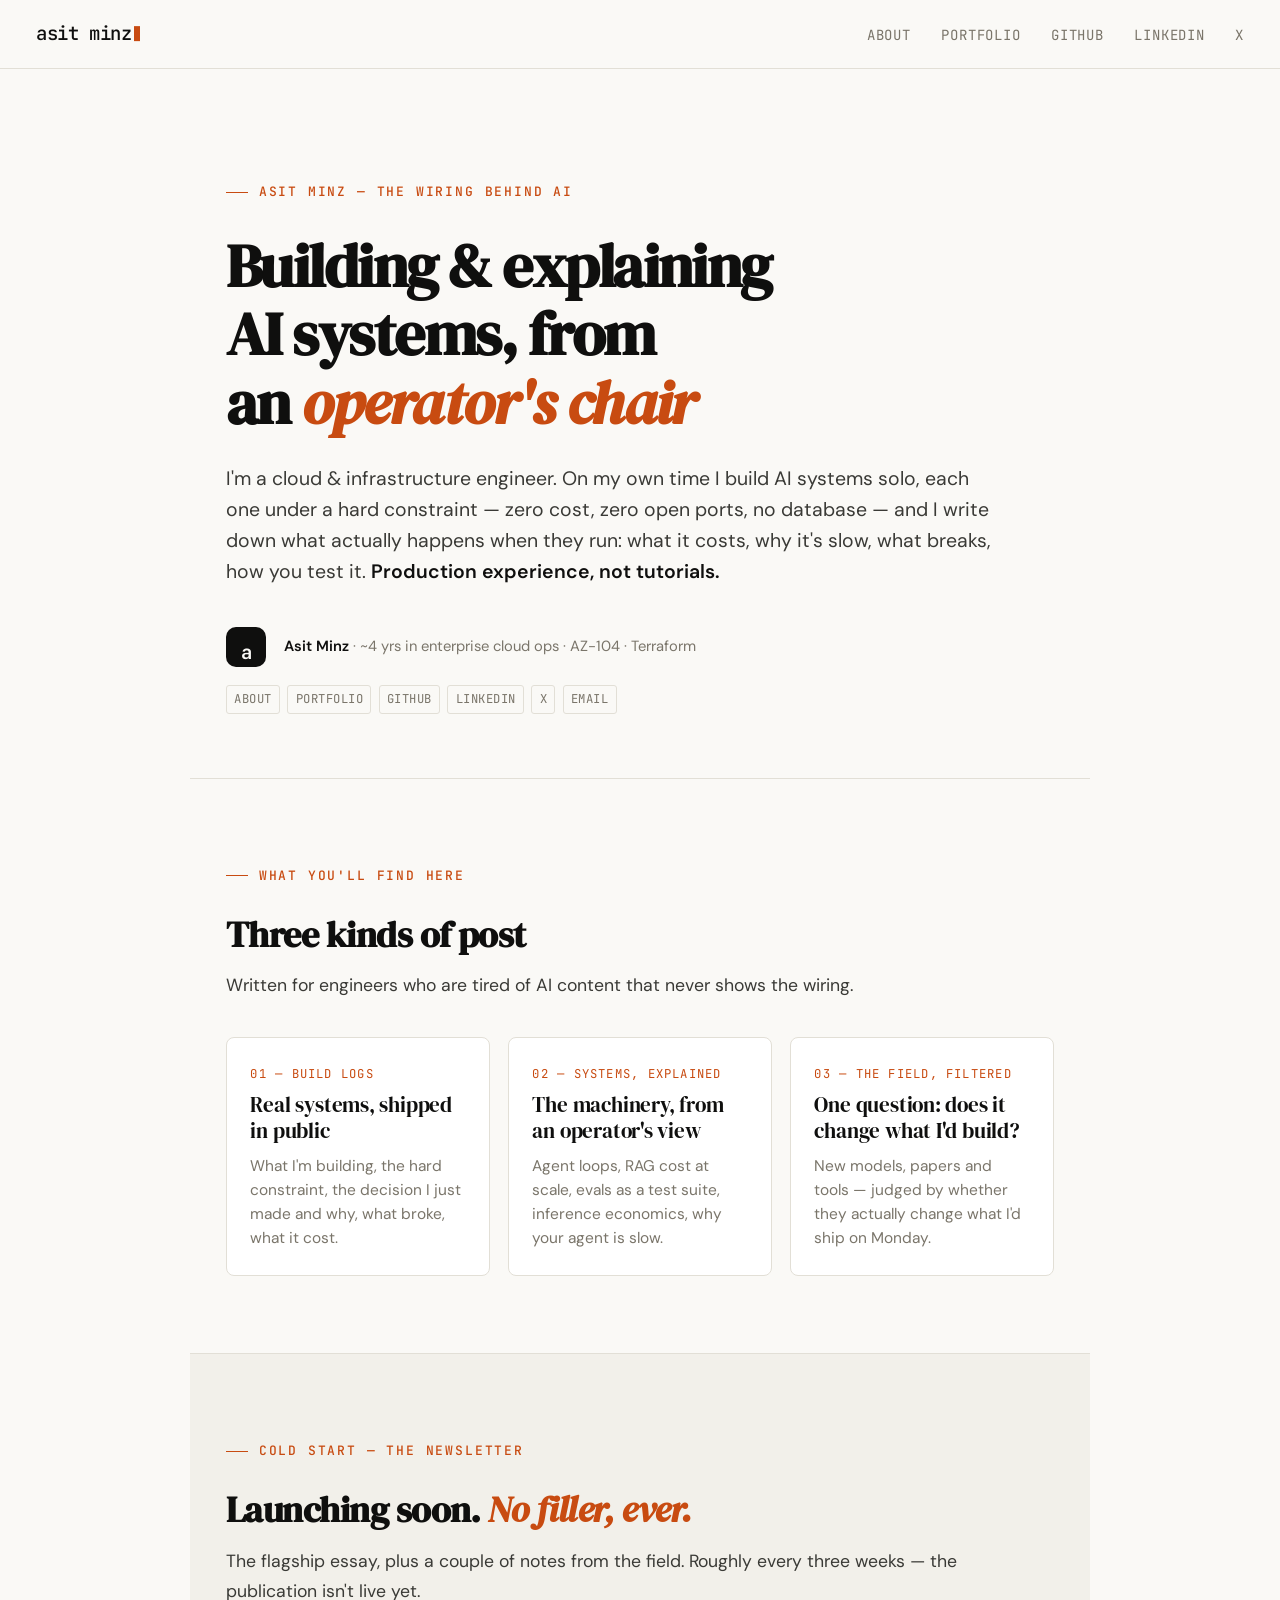
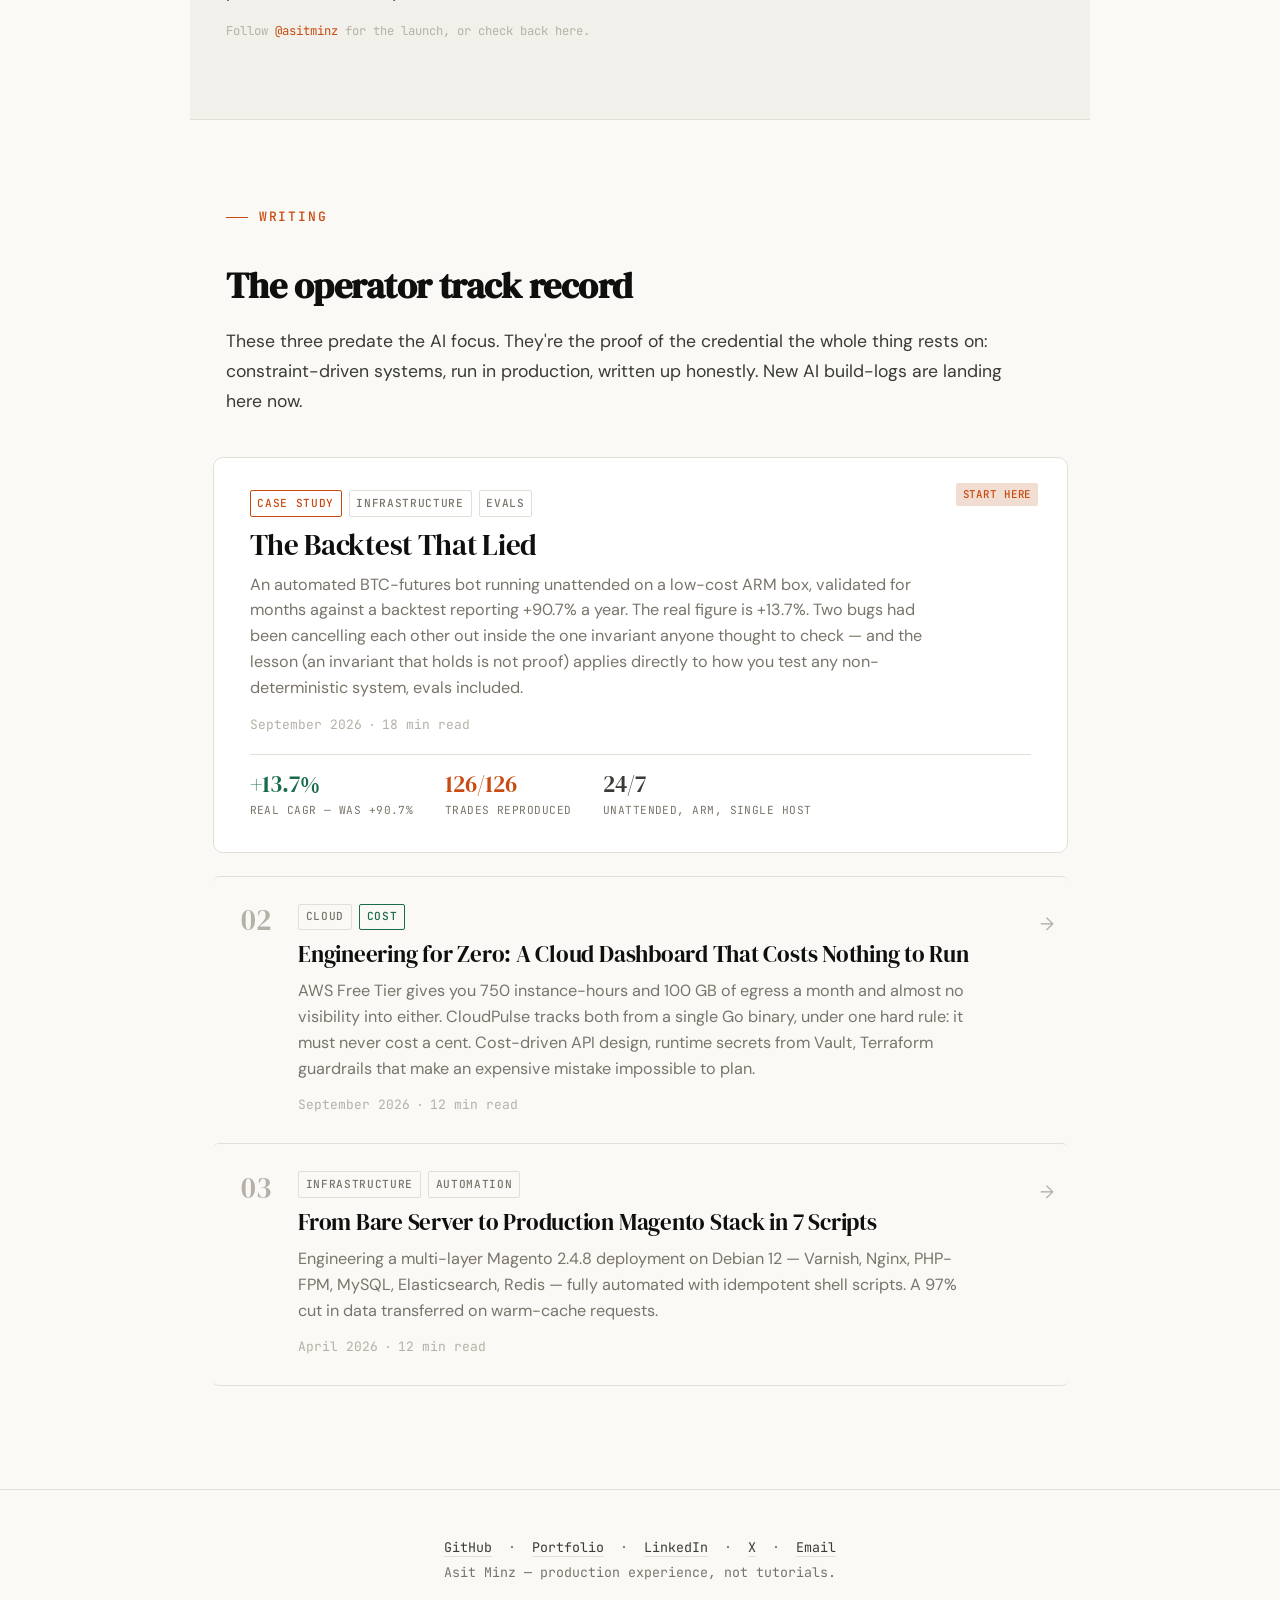
==== commit 17e7f905: "chore: cross-link GitHub profile and portfolio from nav/footer Add asitminz.com Portfolio links to i" ====
--- a/index.html
+++ b/index.html
@@ -295,6 +295,7 @@
   <a class="wordmark" href="/">asit minz<span class="caret" aria-hidden="true"></span></a>
   <nav>
     <a href="/about/">About</a>
+    <a href="https://asitminz.com" target="_blank" rel="noopener">Portfolio</a>
     <a href="https://github.com/Asit0007" target="_blank" rel="noopener">GitHub</a>
     <a href="https://linkedin.com/in/asitminz" target="_blank" rel="noopener">LinkedIn</a>
     <a href="https://x.com/asitminz" target="_blank" rel="noopener">X</a>
@@ -313,6 +314,7 @@
     <span><span class="who">Asit Minz</span> &middot; ~4 yrs in enterprise cloud ops &middot; AZ-104 &middot; Terraform</span>
     <span class="links">
       <a href="/about/">About</a>
+      <a href="https://asitminz.com" target="_blank" rel="noopener">Portfolio</a>
       <a href="https://github.com/Asit0007" target="_blank" rel="noopener">GitHub</a>
       <a href="https://linkedin.com/in/asitminz" target="_blank" rel="noopener">LinkedIn</a>
       <a href="https://x.com/asitminz" target="_blank" rel="noopener">X</a>
@@ -346,16 +348,13 @@
 </section>
 
 <!-- NEWSLETTER -->
+<!-- Live subscribe form disabled until the Cold Start beehiiv publication exists.
+     Swap this "coming soon" block for the form (see git history) once it's live. -->
 <section class="band newsletter">
   <span class="eyebrow">Cold Start &mdash; the newsletter</span>
-  <h2>One issue when a piece ships. <em>No filler.</em></h2>
-  <p class="band-sub">The flagship essay, plus a couple of notes from the field. Roughly every three weeks.</p>
-  <!-- TODO: replace action with the real beehiiv subscribe URL once the "Cold Start" publication exists -->
-  <form action="https://REPLACE-WITH-BEEHIIV-PUBLICATION.beehiiv.com/subscribe" method="post" target="_blank">
-    <input type="email" name="email" placeholder="you@work.com" aria-label="Email address" required>
-    <button type="submit">Subscribe</button>
-  </form>
-  <p class="fineprint">Free. Unsubscribe anytime. No spam, no sequence, no course pitch.</p>
+  <h2>Launching soon. <em>No filler, ever.</em></h2>
+  <p class="band-sub">The flagship essay, plus a couple of notes from the field. Roughly every three weeks &mdash; the publication isn't live yet.</p>
+  <p class="fineprint">Follow <a href="https://x.com/asitminz" target="_blank" rel="noopener">@asitminz</a> for the launch, or check back here.</p>
 </section>
 
 <!-- WRITING -->
@@ -413,6 +412,7 @@
 <footer class="site-footer">
   <p>
     <a href="https://github.com/Asit0007" target="_blank" rel="noopener">GitHub</a> &nbsp;·&nbsp;
+    <a href="https://asitminz.com" target="_blank" rel="noopener">Portfolio</a> &nbsp;·&nbsp;
     <a href="https://linkedin.com/in/asitminz" target="_blank" rel="noopener">LinkedIn</a> &nbsp;·&nbsp;
     <a href="https://x.com/asitminz" target="_blank" rel="noopener">X</a> &nbsp;·&nbsp;
     <a href="mailto:asitminz007@gmail.com">Email</a>
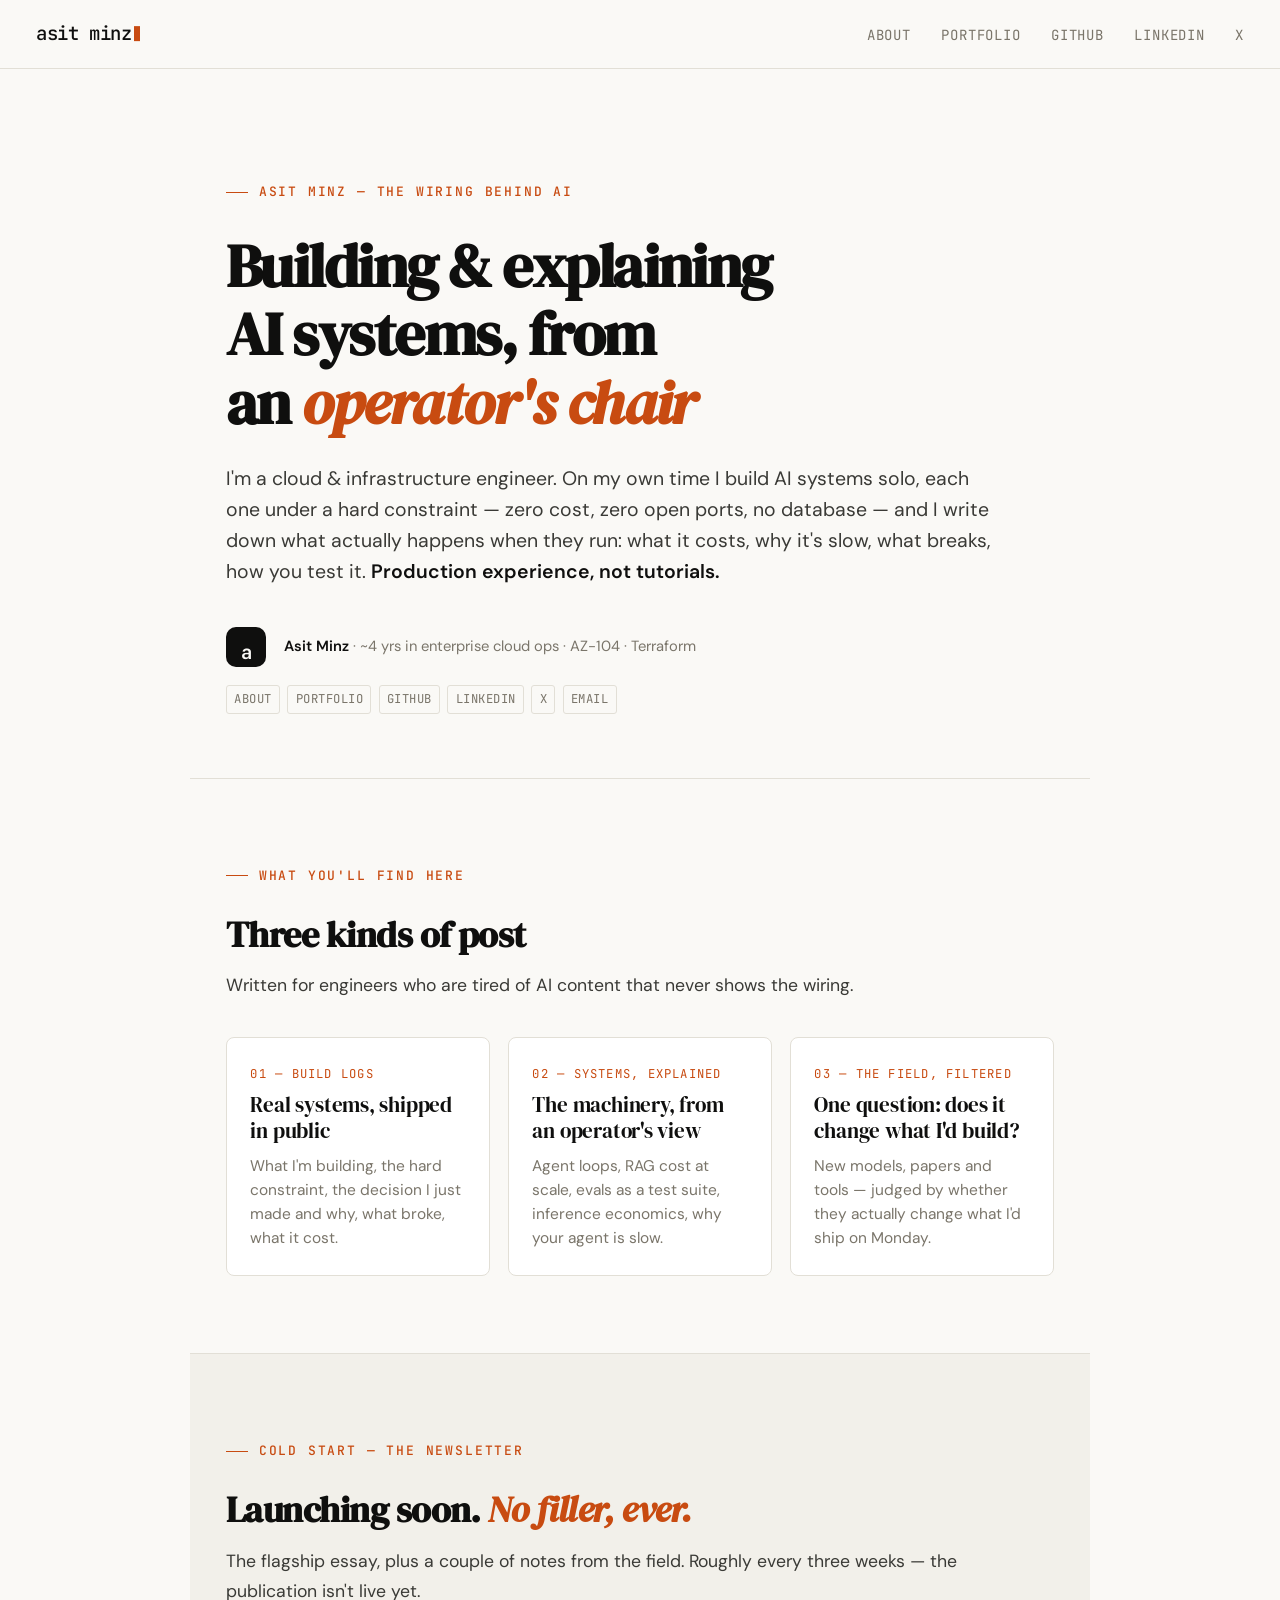
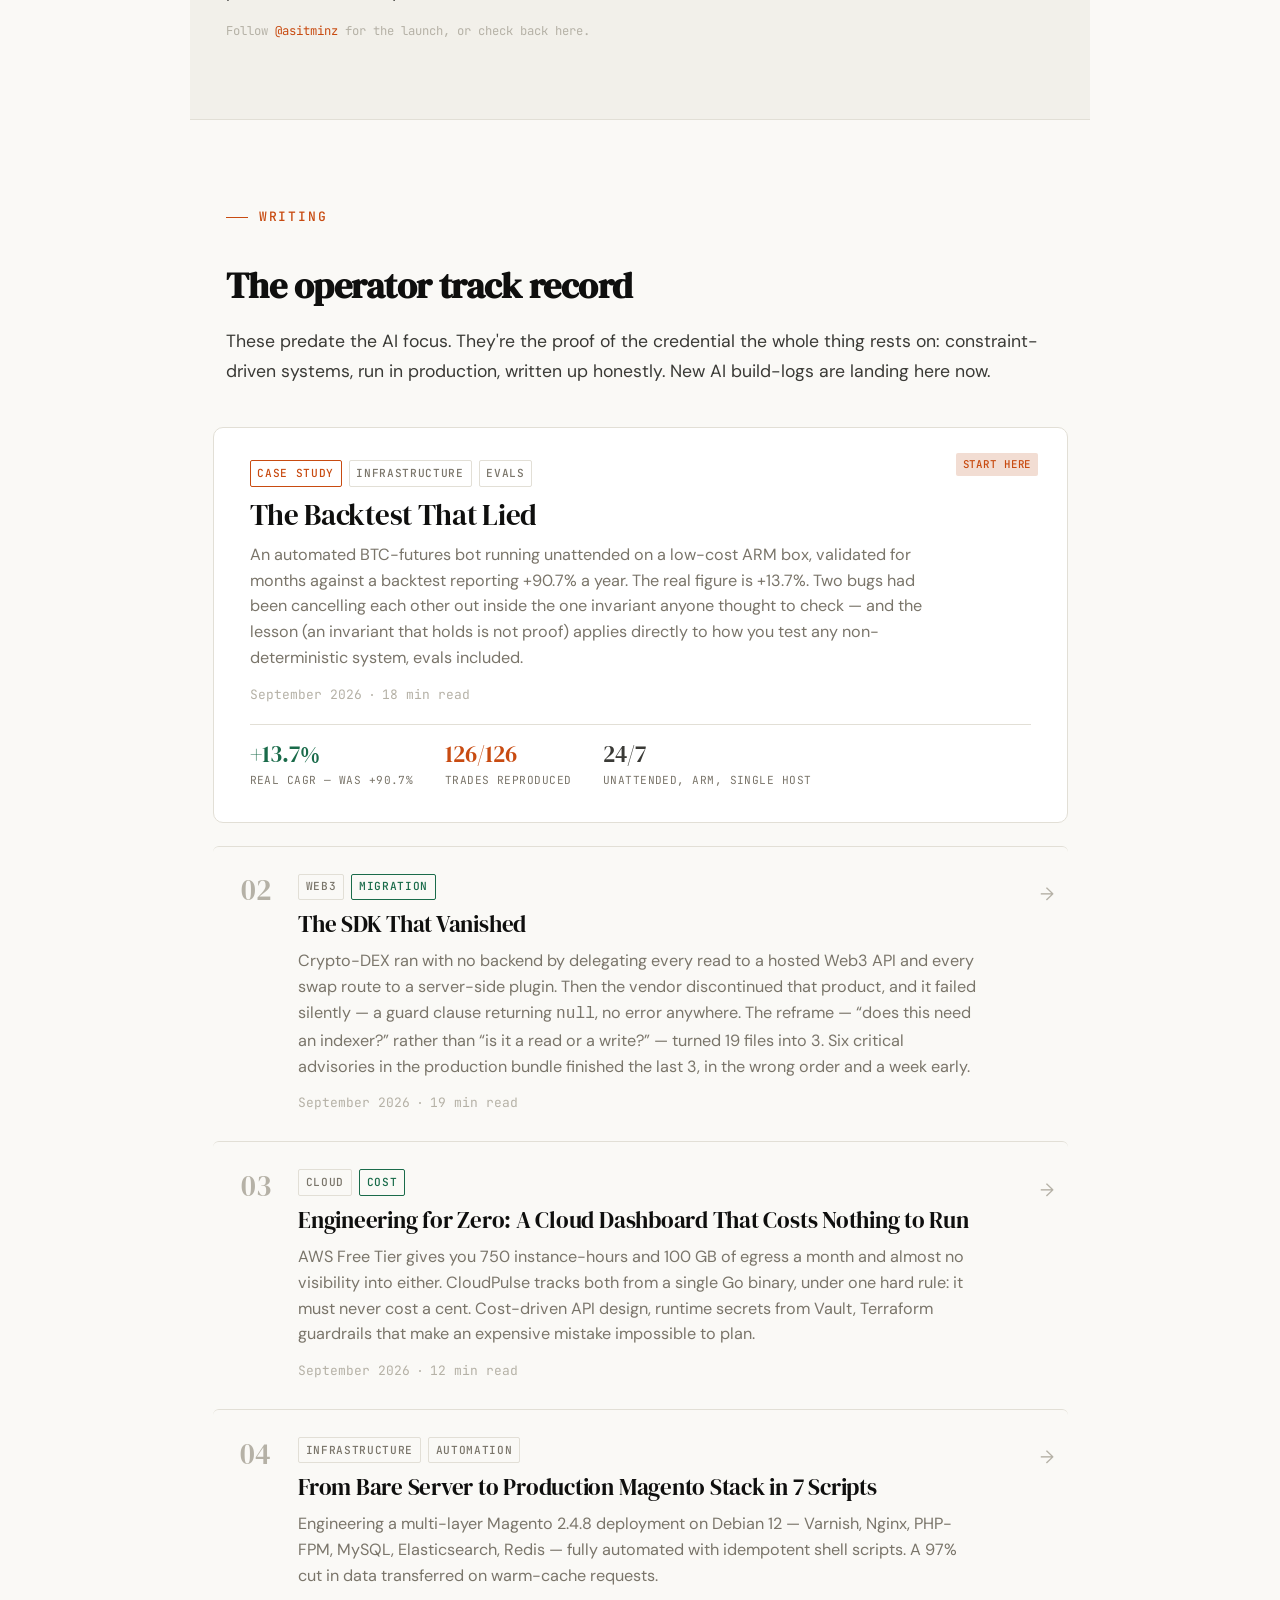
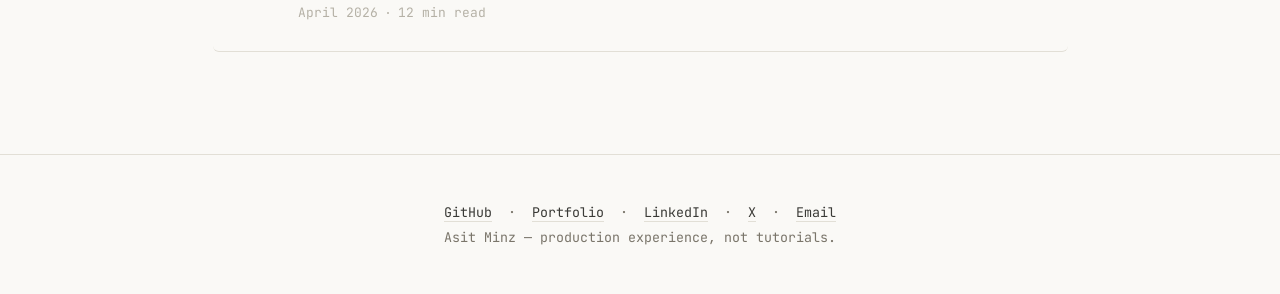
==== commit ca81b3b1: "post: add Crypto-DEX build log — "The SDK That Vanished" Fourth post, landing at position 02 on the " ====
--- a/index.html
+++ b/index.html
@@ -361,7 +361,7 @@
 <main class="posts">
   <span class="eyebrow">Writing</span>
   <h2>The operator track record</h2>
-  <p class="band-sub">These three predate the AI focus. They're the proof of the credential the whole thing rests on: constraint-driven systems, run in production, written up honestly. New AI build-logs are landing here now.</p>
+  <p class="band-sub">These predate the AI focus. They're the proof of the credential the whole thing rests on: constraint-driven systems, run in production, written up honestly. New AI build-logs are landing here now.</p>
 
   <!-- FEATURED -->
   <a class="post-card featured" href="/posts/quantbot/">
@@ -385,8 +385,20 @@
   </a>
 
   <!-- POST 2 -->
+  <a class="post-card" href="/posts/crypto-dex/">
+    <div class="post-num">02</div>
+    <div>
+      <div class="post-tags"><span class="tag">Web3</span><span class="tag sig">Migration</span></div>
+      <div class="post-title">The SDK That Vanished</div>
+      <div class="post-excerpt">Crypto-DEX ran with no backend by delegating every read to a hosted Web3 API and every swap route to a server-side plugin. Then the vendor discontinued that product, and it failed silently &mdash; a guard clause returning <code>null</code>, no error anywhere. The reframe &mdash; &ldquo;does this need an indexer?&rdquo; rather than &ldquo;is it a read or a write?&rdquo; &mdash; turned 19 files into 3. Six critical advisories in the production bundle finished the last 3, in the wrong order and a week early.</div>
+      <div class="post-meta"><span>September 2026</span><span class="dot"></span><span>19 min read</span></div>
+    </div>
+    <span class="post-arrow" aria-hidden="true">&rarr;</span>
+  </a>
+
+  <!-- POST 3 -->
   <a class="post-card" href="/posts/cloudpulse/">
-    <div class="post-num">02</div>
+    <div class="post-num">03</div>
     <div>
       <div class="post-tags"><span class="tag">Cloud</span><span class="tag sig">Cost</span></div>
       <div class="post-title">Engineering for Zero: A Cloud Dashboard That Costs Nothing to Run</div>
@@ -396,9 +408,9 @@
     <span class="post-arrow" aria-hidden="true">&rarr;</span>
   </a>
 
-  <!-- POST 3 -->
+  <!-- POST 4 -->
   <a class="post-card" href="/posts/magento-deploykit/">
-    <div class="post-num">03</div>
+    <div class="post-num">04</div>
     <div>
       <div class="post-tags"><span class="tag">Infrastructure</span><span class="tag">Automation</span></div>
       <div class="post-title">From Bare Server to Production Magento Stack in 7 Scripts</div>
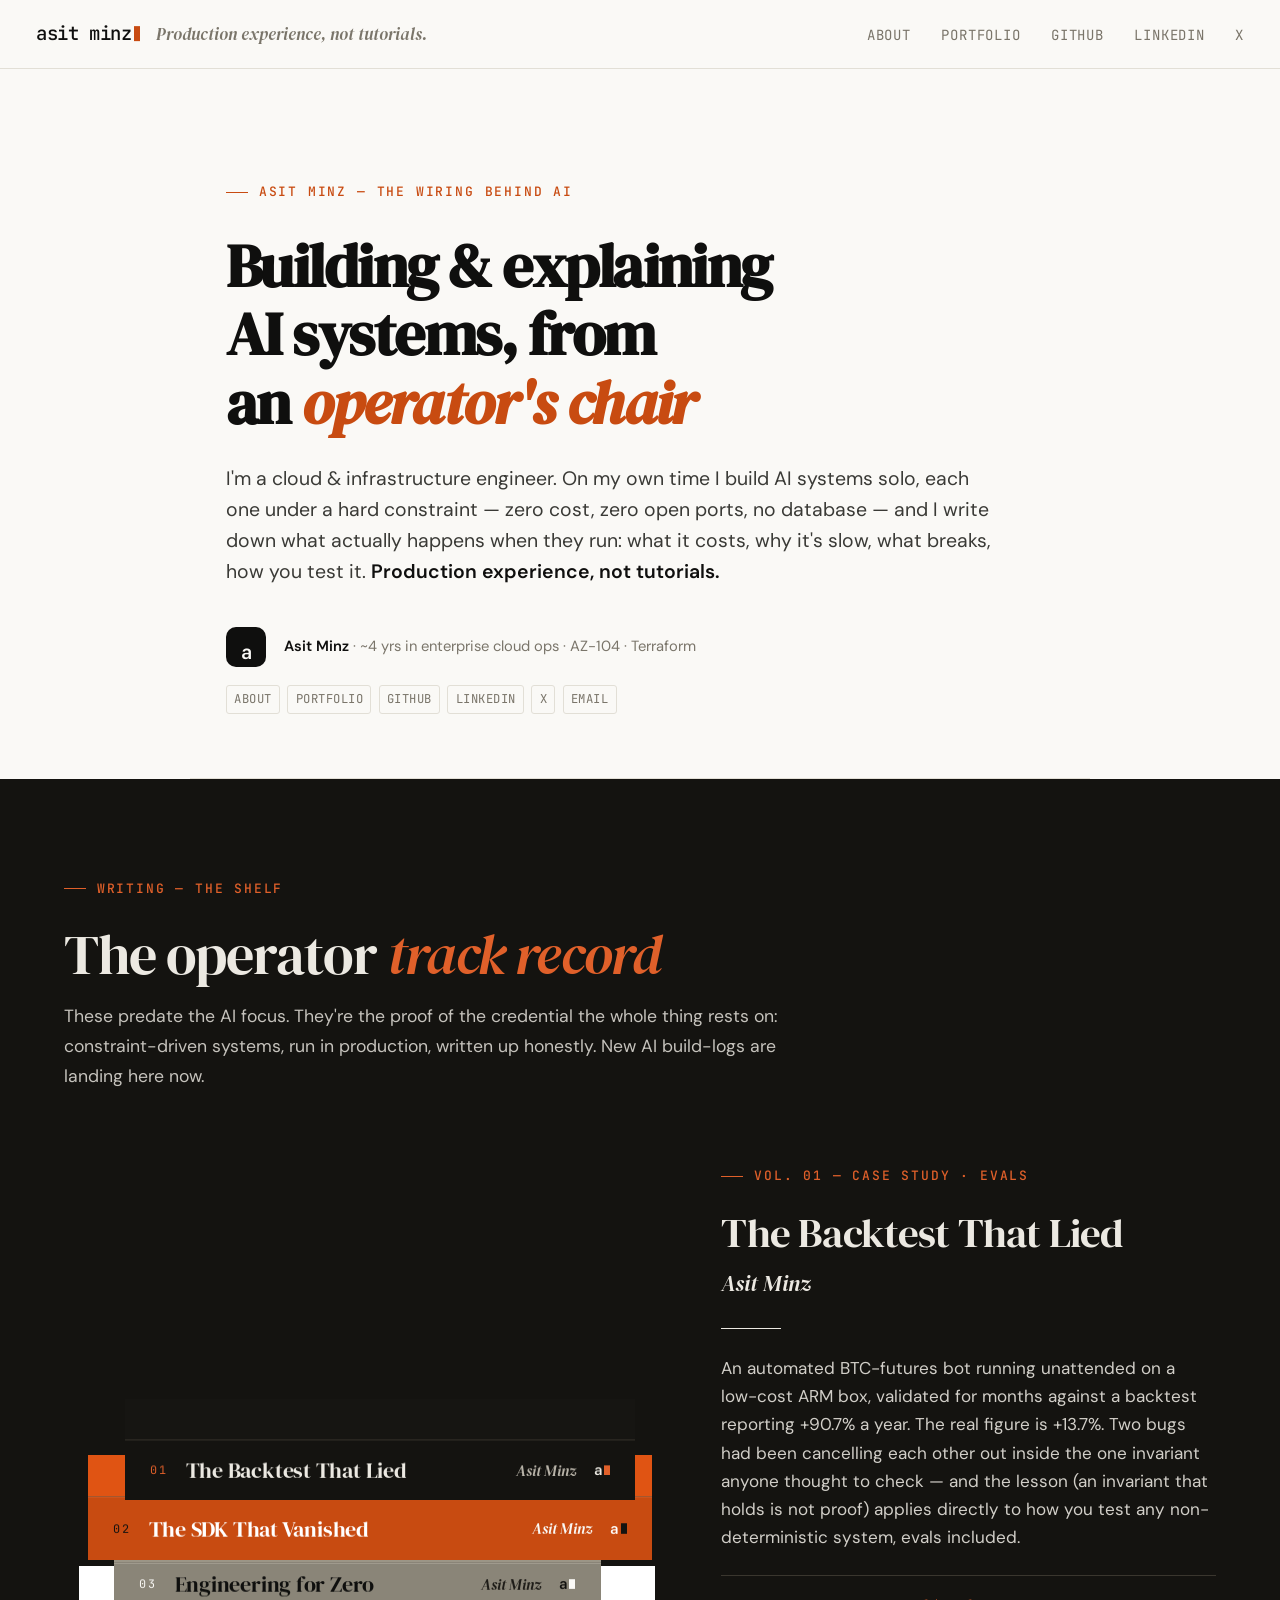
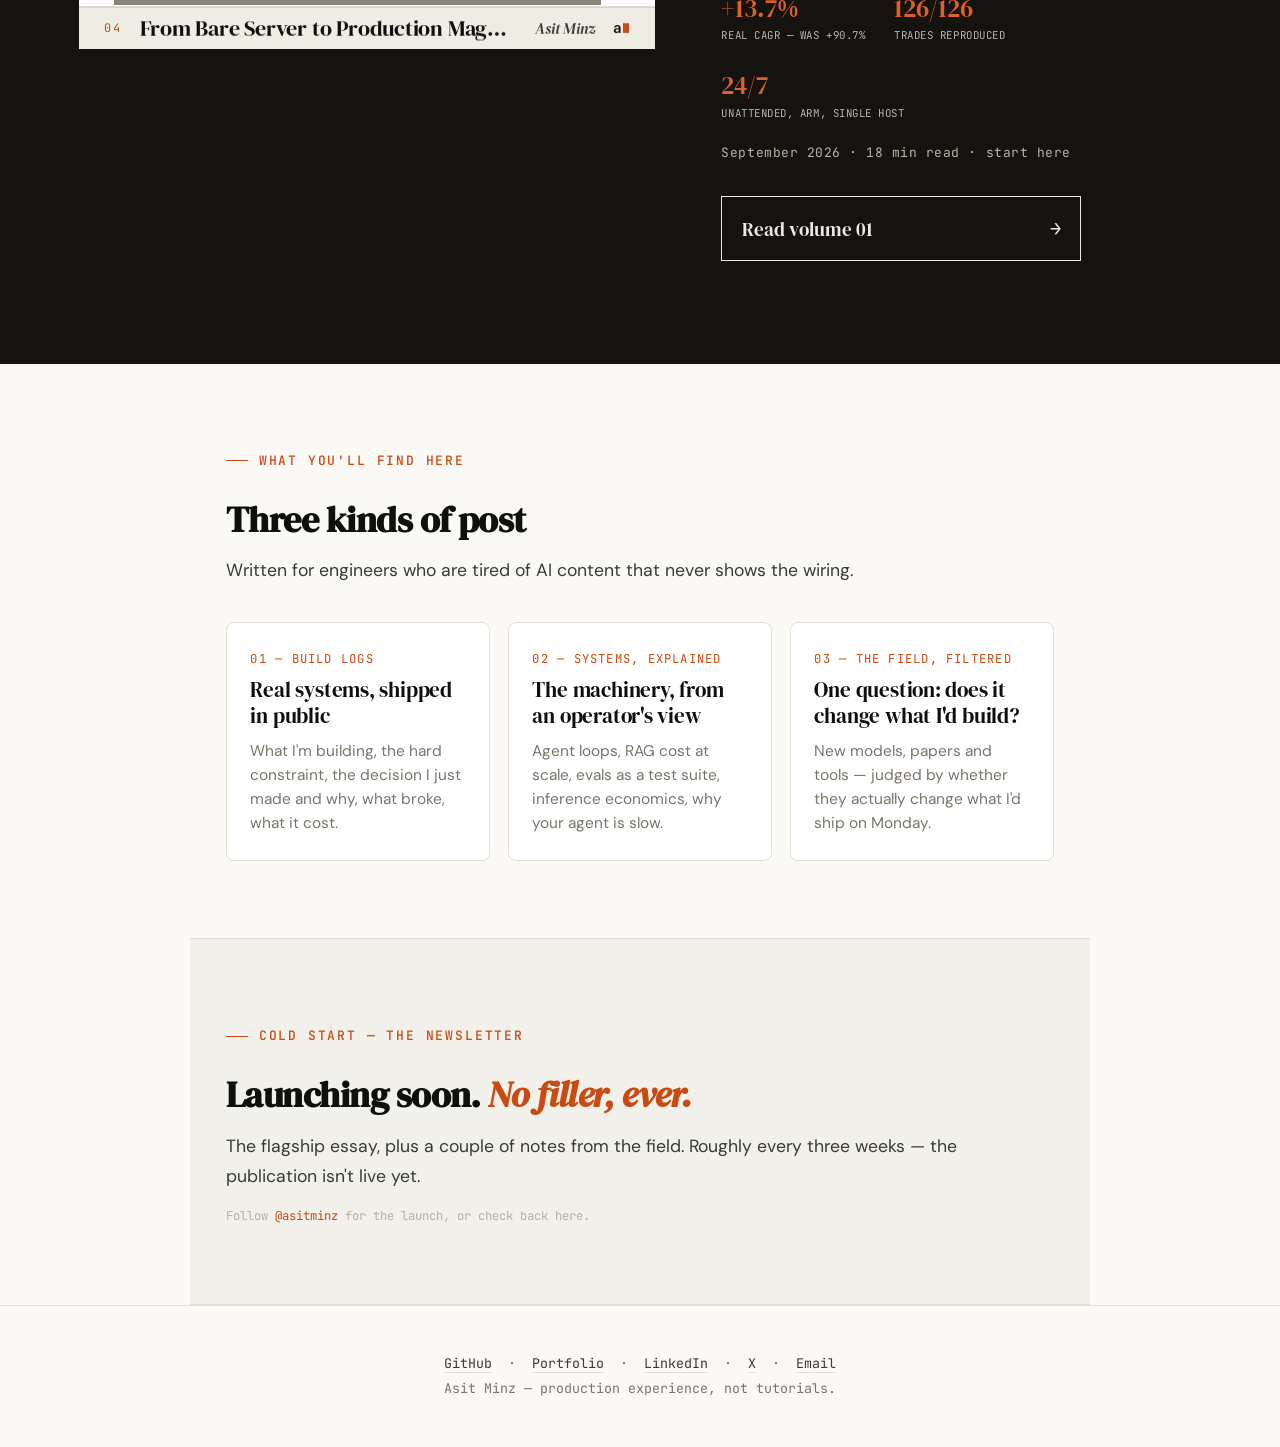
==== commit 1165d208: "design: posts as bound volumes, home writing list as a shelf Inspired by press.stripe.com's book-obj" ====
--- a/index.html
+++ b/index.html
@@ -183,93 +183,6 @@
   .newsletter button:hover { opacity: 0.85; }
   .newsletter .fineprint { margin-top: 0.8rem; font-family: var(--font-mono); font-size: 0.68rem; color: var(--ink-faint); }
 
-  /* ── WRITING LIST ── */
-  .posts { max-width: 900px; margin: 0 auto; padding: clamp(3rem, 6vw, 4.5rem) 2rem clamp(4rem, 8vw, 6rem); }
-  .posts > .eyebrow { margin-bottom: 1.5rem; }
-  .posts > h2 {
-    font-family: var(--font-serif); font-size: clamp(1.5rem, 3vw, 2rem);
-    letter-spacing: -0.015em; margin-bottom: 0.6rem; text-wrap: balance;
-  }
-  .posts > .band-sub { color: var(--ink-mid); max-width: var(--measure); margin-bottom: 2.2rem; font-size: 0.98rem; }
-
-  .post-card {
-    display: grid;
-    grid-template-columns: 2.5rem 1fr auto;
-    gap: 0 1.5rem;
-    align-items: start;
-    padding: 1.5rem 0.75rem;
-    border-top: 1px solid var(--rule);
-    color: inherit;
-    transition: background 0.15s;
-    border-radius: 6px;
-    margin: 0 -0.75rem;
-  }
-  .post-card:last-child { border-bottom: 1px solid var(--rule); }
-  .post-card:hover { background: var(--bg-card); }
-  .post-num {
-    font-family: var(--font-serif); font-size: 1.6rem; color: var(--ink-faint);
-    line-height: 1; padding-top: 0.15rem; text-align: right;
-    transition: color 0.2s;
-  }
-  .post-card:hover .post-num { color: var(--ember); }
-  .post-tags { display: flex; gap: 0.4rem; flex-wrap: wrap; margin-bottom: 0.55rem; }
-  .tag {
-    font-family: var(--font-mono);
-    font-size: 0.62rem; font-weight: 500;
-    letter-spacing: 0.06em; text-transform: uppercase;
-    padding: 0.25em 0.6em; border-radius: 2px;
-    border: 1px solid var(--rule); color: var(--ink-muted);
-  }
-  .tag.ai { border-color: var(--ember); color: var(--ember); }
-  .tag.sig { border-color: var(--signal); color: var(--signal); }
-  .post-title {
-    font-family: var(--font-serif); font-size: 1.3rem; font-weight: 400;
-    letter-spacing: -0.01em; color: var(--ink); line-height: 1.28;
-    margin-bottom: 0.45rem; transition: color 0.2s;
-  }
-  .post-card:hover .post-title { color: var(--ember); }
-  .post-excerpt { font-size: 0.9rem; color: var(--ink-muted); line-height: 1.6; margin-bottom: 0.7rem; max-width: 62ch; }
-  .post-meta {
-    display: flex; align-items: center; gap: 0.5rem;
-    font-size: 0.72rem; color: var(--ink-faint); font-family: var(--font-mono);
-  }
-  .post-meta .dot { width: 2px; height: 2px; background: currentColor; border-radius: 50%; }
-  .post-arrow { font-size: 1rem; color: var(--ink-faint); padding-top: 0.3rem; transition: all 0.2s; }
-  .post-card:hover .post-arrow { color: var(--ember); transform: translateX(3px); }
-
-  .post-card.featured {
-    grid-template-columns: 1fr;
-    background: var(--bg-card);
-    border: 1px solid var(--rule);
-    border-radius: 10px;
-    padding: 1.8rem 2rem;
-    margin-bottom: 1.25rem;
-    position: relative;
-  }
-  .post-card.featured::after {
-    content: 'Start here';
-    position: absolute; top: 1.4rem; right: 1.6rem;
-    font-family: var(--font-mono); font-size: 0.6rem; font-weight: 500;
-    letter-spacing: 0.08em; text-transform: uppercase;
-    color: var(--ember); background: var(--ember-soft);
-    padding: 0.2em 0.6em; border-radius: 2px;
-  }
-  .post-card.featured .post-num { display: none; }
-  .post-card.featured .post-title { font-size: 1.6rem; }
-  .post-card.featured .post-arrow { display: none; }
-  .featured-stats {
-    display: flex; gap: 1.75rem; margin-top: 1rem; flex-wrap: wrap;
-    padding-top: 1rem; border-top: 1px solid var(--rule);
-  }
-  .featured-stats .s .v { font-family: var(--font-serif); font-size: 1.3rem; color: var(--signal); line-height: 1; }
-  .featured-stats .s .v.hot { color: var(--ember); }
-  .featured-stats .s .l { font-family: var(--font-mono); font-size: 0.62rem; color: var(--ink-muted); text-transform: uppercase; letter-spacing: 0.04em; margin-top: 0.25rem; }
-  @media (max-width: 620px) {
-    .post-card { grid-template-columns: 1fr; }
-    .post-num { display: none; }
-    .post-arrow { display: none; }
-  }
-
   /* ── FOOTER ── */
   .site-footer {
     border-top: 1px solid var(--rule);
@@ -288,11 +201,16 @@
     .site-header nav a { margin-left: 0.9rem; font-size: 0.7rem; }
   }
 </style>
+<link rel="stylesheet" href="/assets/css/press.css">
+<script src="/assets/js/press.js" defer></script>
 </head>
 <body>
 
 <header class="site-header">
-  <a class="wordmark" href="/">asit minz<span class="caret" aria-hidden="true"></span></a>
+  <div class="masthead">
+    <a class="wordmark" href="/">asit minz<span class="caret" aria-hidden="true"></span></a>
+    <span class="masthead-tagline">Production experience, not tutorials.</span>
+  </div>
   <nav>
     <a href="/about/">About</a>
     <a href="https://asitminz.com" target="_blank" rel="noopener">Portfolio</a>
@@ -323,6 +241,113 @@
   </div>
 </section>
 
+<!-- WRITING: the shelf. Each post is a volume; the band takes the colour of the one you point at. -->
+<main class="shelf vol--quantbot" id="shelf">
+  <div class="shelf__inner">
+    <div class="shelf__head">
+      <span class="eyebrow">Writing &mdash; the shelf</span>
+      <h2>The operator <em>track record</em></h2>
+      <p>These predate the AI focus. They're the proof of the credential the whole thing rests on: constraint-driven systems, run in production, written up honestly. New AI build-logs are landing here now.</p>
+    </div>
+
+    <div class="shelf__grid">
+      <div class="pile" aria-label="Volumes">
+      <a class="spine vol--quantbot" data-vol="quantbot" href="/posts/quantbot/" style="--i: 0; --t: 64px; --len: 86%; --nudge: -5%">
+        <span class="spine__box">
+          <span class="spine__face spine__top"></span>
+          <span class="spine__face spine__front">
+            <span class="spine__vol">01</span>
+            <span class="spine__title">The Backtest That Lied</span>
+            <span class="spine__author">Asit Minz</span>
+            <span class="press-mark" aria-hidden="true">a<i></i></span>
+          </span>
+        </span>
+      </a>
+      <a class="spine vol--crypto-dex" data-vol="crypto-dex" href="/posts/crypto-dex/" style="--i: 1; --t: 67px; --len: 95%; --nudge: 3%">
+        <span class="spine__box">
+          <span class="spine__face spine__top"></span>
+          <span class="spine__face spine__front">
+            <span class="spine__vol">02</span>
+            <span class="spine__title">The SDK That Vanished</span>
+            <span class="spine__author">Asit Minz</span>
+            <span class="press-mark" aria-hidden="true">a<i></i></span>
+          </span>
+        </span>
+      </a>
+      <a class="spine vol--cloudpulse" data-vol="cloudpulse" href="/posts/cloudpulse/" style="--i: 2; --t: 44px; --len: 82%; --nudge: -1%">
+        <span class="spine__box">
+          <span class="spine__face spine__top"></span>
+          <span class="spine__face spine__front">
+            <span class="spine__vol">03</span>
+            <span class="spine__title">Engineering for Zero</span>
+            <span class="spine__author">Asit Minz</span>
+            <span class="press-mark" aria-hidden="true">a<i></i></span>
+          </span>
+        </span>
+      </a>
+      <a class="spine vol--magento" data-vol="magento" href="/posts/magento-deploykit/" style="--i: 3; --t: 44px; --len: 97%; --nudge: 2%">
+        <span class="spine__box">
+          <span class="spine__face spine__top"></span>
+          <span class="spine__face spine__front">
+            <span class="spine__vol">04</span>
+            <span class="spine__title">From Bare Server to Production Magento Stack in 7 Scripts</span>
+            <span class="spine__author">Asit Minz</span>
+            <span class="press-mark" aria-hidden="true">a<i></i></span>
+          </span>
+        </span>
+      </a>
+      </div>
+
+      <div class="shelf__volumes">
+        <article class="volume vol--quantbot is-active" data-vol="quantbot">
+          <span class="eyebrow">Vol. 01 &mdash; Case study &middot; Evals</span>
+          <h3>The Backtest That Lied</h3>
+          <p class="volume__by">Asit Minz</p>
+          <span class="press-rule" aria-hidden="true"></span>
+          <p class="volume__excerpt">An automated BTC-futures bot running unattended on a low-cost ARM box, validated for months against a backtest reporting +90.7% a year. The real figure is +13.7%. Two bugs had been cancelling each other out inside the one invariant anyone thought to check &mdash; and the lesson (an invariant that holds is not proof) applies directly to how you test any non-deterministic system, evals included.</p>
+          <div class="volume__stats">
+            <div class="s"><div class="v">+13.7%</div><div class="l">Real CAGR — was +90.7%</div></div>
+            <div class="s"><div class="v">126/126</div><div class="l">Trades reproduced</div></div>
+            <div class="s"><div class="v">24/7</div><div class="l">Unattended, ARM, single host</div></div>
+          </div>
+          <p class="volume__meta">September 2026 &middot; 18 min read &middot; start here</p>
+          <a class="volume__read" href="/posts/quantbot/">Read volume 01</a>
+        </article>
+
+        <article class="volume vol--crypto-dex" data-vol="crypto-dex">
+          <span class="eyebrow">Vol. 02 &mdash; Web3 &middot; Migration</span>
+          <h3>The SDK That Vanished</h3>
+          <p class="volume__by">Asit Minz</p>
+          <span class="press-rule" aria-hidden="true"></span>
+          <p class="volume__excerpt">Crypto-DEX ran with no backend by delegating every read to a hosted Web3 API and every swap route to a server-side plugin. Then the vendor discontinued that product, and it failed silently &mdash; a guard clause returning <code>null</code>, no error anywhere. The reframe &mdash; &ldquo;does this need an indexer?&rdquo; rather than &ldquo;is it a read or a write?&rdquo; &mdash; turned 19 files into 3. Six critical advisories in the production bundle finished the last 3, in the wrong order and a week early.</p>
+          <p class="volume__meta">September 2026 &middot; 19 min read</p>
+          <a class="volume__read" href="/posts/crypto-dex/">Read volume 02</a>
+        </article>
+
+        <article class="volume vol--cloudpulse" data-vol="cloudpulse">
+          <span class="eyebrow">Vol. 03 &mdash; Cloud &middot; Cost</span>
+          <h3>Engineering for Zero: A Cloud Dashboard That Costs Nothing to Run</h3>
+          <p class="volume__by">Asit Minz</p>
+          <span class="press-rule" aria-hidden="true"></span>
+          <p class="volume__excerpt">AWS Free Tier gives you 750 instance-hours and 100 GB of egress a month and almost no visibility into either. CloudPulse tracks both from a single Go binary, under one hard rule: it must never cost a cent. Cost-driven API design, runtime secrets from Vault, Terraform guardrails that make an expensive mistake impossible to plan.</p>
+          <p class="volume__meta">September 2026 &middot; 12 min read</p>
+          <a class="volume__read" href="/posts/cloudpulse/">Read volume 03</a>
+        </article>
+
+        <article class="volume vol--magento" data-vol="magento">
+          <span class="eyebrow">Vol. 04 &mdash; Infrastructure &middot; Automation</span>
+          <h3>From Bare Server to Production Magento Stack in 7 Scripts</h3>
+          <p class="volume__by">Asit Minz</p>
+          <span class="press-rule" aria-hidden="true"></span>
+          <p class="volume__excerpt">Engineering a multi-layer Magento 2.4.8 deployment on Debian 12 &mdash; Varnish, Nginx, PHP-FPM, MySQL, Elasticsearch, Redis &mdash; fully automated with idempotent shell scripts. A 97% cut in data transferred on warm-cache requests.</p>
+          <p class="volume__meta">April 2026 &middot; 12 min read</p>
+          <a class="volume__read" href="/posts/magento-deploykit/">Read volume 04</a>
+        </article>
+      </div>
+    </div>
+  </div>
+</main>
+
 <!-- WHAT THIS IS -->
 <section class="band">
   <span class="eyebrow">What you'll find here</span>
@@ -357,69 +382,6 @@
   <p class="fineprint">Follow <a href="https://x.com/asitminz" target="_blank" rel="noopener">@asitminz</a> for the launch, or check back here.</p>
 </section>
 
-<!-- WRITING -->
-<main class="posts">
-  <span class="eyebrow">Writing</span>
-  <h2>The operator track record</h2>
-  <p class="band-sub">These predate the AI focus. They're the proof of the credential the whole thing rests on: constraint-driven systems, run in production, written up honestly. New AI build-logs are landing here now.</p>
-
-  <!-- FEATURED -->
-  <a class="post-card featured" href="/posts/quantbot/">
-    <div>
-      <div class="post-tags">
-        <span class="tag ai">Case study</span>
-        <span class="tag">Infrastructure</span>
-        <span class="tag">Evals</span>
-      </div>
-      <div class="post-title">The Backtest That Lied</div>
-      <div class="post-excerpt">
-        An automated BTC-futures bot running unattended on a low-cost ARM box, validated for months against a backtest reporting +90.7% a year. The real figure is +13.7%. Two bugs had been cancelling each other out inside the one invariant anyone thought to check &mdash; and the lesson (an invariant that holds is not proof) applies directly to how you test any non-deterministic system, evals included.
-      </div>
-      <div class="post-meta"><span>September 2026</span><span class="dot"></span><span>18 min read</span></div>
-      <div class="featured-stats">
-        <div class="s"><div class="v">+13.7%</div><div class="l">Real CAGR — was +90.7%</div></div>
-        <div class="s"><div class="v hot">126/126</div><div class="l">Trades reproduced</div></div>
-        <div class="s"><div class="v" style="color:var(--ink-mid)">24/7</div><div class="l">Unattended, ARM, single host</div></div>
-      </div>
-    </div>
-  </a>
-
-  <!-- POST 2 -->
-  <a class="post-card" href="/posts/crypto-dex/">
-    <div class="post-num">02</div>
-    <div>
-      <div class="post-tags"><span class="tag">Web3</span><span class="tag sig">Migration</span></div>
-      <div class="post-title">The SDK That Vanished</div>
-      <div class="post-excerpt">Crypto-DEX ran with no backend by delegating every read to a hosted Web3 API and every swap route to a server-side plugin. Then the vendor discontinued that product, and it failed silently &mdash; a guard clause returning <code>null</code>, no error anywhere. The reframe &mdash; &ldquo;does this need an indexer?&rdquo; rather than &ldquo;is it a read or a write?&rdquo; &mdash; turned 19 files into 3. Six critical advisories in the production bundle finished the last 3, in the wrong order and a week early.</div>
-      <div class="post-meta"><span>September 2026</span><span class="dot"></span><span>19 min read</span></div>
-    </div>
-    <span class="post-arrow" aria-hidden="true">&rarr;</span>
-  </a>
-
-  <!-- POST 3 -->
-  <a class="post-card" href="/posts/cloudpulse/">
-    <div class="post-num">03</div>
-    <div>
-      <div class="post-tags"><span class="tag">Cloud</span><span class="tag sig">Cost</span></div>
-      <div class="post-title">Engineering for Zero: A Cloud Dashboard That Costs Nothing to Run</div>
-      <div class="post-excerpt">AWS Free Tier gives you 750 instance-hours and 100 GB of egress a month and almost no visibility into either. CloudPulse tracks both from a single Go binary, under one hard rule: it must never cost a cent. Cost-driven API design, runtime secrets from Vault, Terraform guardrails that make an expensive mistake impossible to plan.</div>
-      <div class="post-meta"><span>September 2026</span><span class="dot"></span><span>12 min read</span></div>
-    </div>
-    <span class="post-arrow" aria-hidden="true">&rarr;</span>
-  </a>
-
-  <!-- POST 4 -->
-  <a class="post-card" href="/posts/magento-deploykit/">
-    <div class="post-num">04</div>
-    <div>
-      <div class="post-tags"><span class="tag">Infrastructure</span><span class="tag">Automation</span></div>
-      <div class="post-title">From Bare Server to Production Magento Stack in 7 Scripts</div>
-      <div class="post-excerpt">Engineering a multi-layer Magento 2.4.8 deployment on Debian 12 &mdash; Varnish, Nginx, PHP-FPM, MySQL, Elasticsearch, Redis &mdash; fully automated with idempotent shell scripts. A 97% cut in data transferred on warm-cache requests.</div>
-      <div class="post-meta"><span>April 2026</span><span class="dot"></span><span>12 min read</span></div>
-    </div>
-    <span class="post-arrow" aria-hidden="true">&rarr;</span>
-  </a>
-</main>
 
 <footer class="site-footer">
   <p>
--- a/assets/css/press.css
+++ b/assets/css/press.css
@@ -0,0 +1,622 @@
+/* ============================================================
+   Press — posts as bound volumes.
+   Inspired by the book-object idea at press.stripe.com (studied,
+   not copied: no Stripe code, fonts or assets). Everything here
+   stays inside BRAND.md: three typefaces, one ember accent, no
+   gradients. Covers are physical objects, so their colours are
+   fixed hex values that do not switch with the OS theme.
+   Loaded after a page's inline <style>; pairs with /assets/js/press.js.
+   ============================================================ */
+
+/* ---- volume palettes (every value is a tokens.css colour) ---- */
+.vol--quantbot   { --cover: #141310; --cover-text: #ece9e2; --cover-accent: #e0602a; --cover-muted: #b8b3a8; --cover-rule: #3a362e; }
+.vol--crypto-dex { --cover: #c84b11; --cover-text: #ffffff; --cover-accent: #141310; --cover-muted: #faf9f6; --cover-rule: #e0753f; }
+.vol--cloudpulse { --cover: #8a8578; --cover-text: #0f0f0e; --cover-accent: #faf9f6; --cover-muted: #1e1c18; --cover-rule: #a29d90; }
+.vol--magento    { --cover: #efece4; --cover-text: #0f0f0e; --cover-accent: #c84b11; --cover-muted: #3a3a36; --cover-rule: #d6d1c4; }
+
+/* ---- masthead: wordmark + italic tagline, the press imprint line ---- */
+.masthead { display: flex; align-items: baseline; gap: 0.9rem; min-width: 0; }
+.masthead .wordmark { font-size: 1.05rem; }
+.masthead-tagline {
+  font-family: var(--font-serif);
+  font-style: italic;
+  font-size: 0.95rem;
+  color: var(--ink-muted);
+  white-space: nowrap;
+}
+@media (max-width: 860px) { .masthead-tagline { display: none; } }
+
+/* ============================================================
+   The book — a CSS 3D object. Markup:
+   .book[data-book] > .book__body > .book__face.book__{front,back,spine,pages,top,bottom}
+   ============================================================ */
+.book {
+  --bw: 280px;                 /* cover width */
+  --bh: calc(var(--bw) * 1.42);/* cover height */
+  --bt: 40px;                  /* thickness = read time */
+  --rx: 6deg;
+  --ry: 28deg;
+  --sry: 0deg;                 /* scroll-linked turn, set by press.js */
+  position: relative;
+  width: var(--bw);
+  height: var(--bh);
+  perspective: 1800px;
+  cursor: grab;
+  touch-action: pan-y;
+  user-select: none;
+  -webkit-user-select: none;
+}
+.book.is-dragging { cursor: grabbing; }
+.book::after {                 /* floor shadow: a blurred solid, not a gradient */
+  content: "";
+  position: absolute;
+  left: 12%; right: 6%; bottom: -26px;
+  height: 18px;
+  border-radius: 50%;
+  background: rgba(15, 15, 14, 0.28);
+  filter: blur(14px);
+  z-index: -1;
+}
+.book__body {
+  position: absolute;
+  inset: 0;
+  transform-style: preserve-3d;
+  transform: rotateX(var(--rx)) rotateY(calc(var(--ry) + var(--sry)));
+  transition: transform 1.4s cubic-bezier(0.2, 0.8, 0.2, 1);
+}
+.book.is-dragging .book__body { transition: none; }
+.book.is-intro .book__body { --ry: 92deg; --rx: 0deg; transition: none; }
+
+.book__face { position: absolute; backface-visibility: hidden; }
+.book__front, .book__back {
+  inset: 0;
+  background: var(--cover);
+  color: var(--cover-text);
+}
+.book__front {
+  transform: translateZ(calc(var(--bt) / 2));
+  padding: calc(var(--bw) * 0.09);
+  display: flex;
+  flex-direction: column;
+  border-radius: 1px 3px 3px 1px;
+}
+.book__front::before {          /* inset frame, like a debossed border */
+  content: "";
+  position: absolute;
+  inset: calc(var(--bw) * 0.04);
+  border: 1px solid var(--cover-rule);
+  pointer-events: none;
+}
+.book__back { transform: rotateY(180deg) translateZ(calc(var(--bt) / 2)); display: grid; place-items: center; }
+.book__spine {
+  width: var(--bt);
+  height: var(--bh);
+  left: calc((var(--bw) - var(--bt)) / 2);
+  transform: rotateY(-90deg) translateZ(calc(var(--bw) / 2));
+  background: var(--cover);
+  color: var(--cover-text);
+  filter: brightness(0.86);
+  display: flex;
+  flex-direction: column;
+  align-items: center;
+  justify-content: space-between;
+  padding: calc(var(--bw) * 0.06) 0;
+  overflow: hidden;
+}
+.book__spine-title {
+  writing-mode: vertical-rl;
+  font-family: var(--font-serif);
+  font-size: clamp(11px, calc(var(--bt) * 0.36), 17px);
+  white-space: nowrap;
+  overflow: hidden;
+  text-overflow: ellipsis;
+  max-height: 72%;
+}
+.book__spine-vol {
+  writing-mode: vertical-rl;
+  font-family: var(--font-mono);
+  font-size: 9px;
+  letter-spacing: 0.16em;
+  text-transform: uppercase;
+  color: var(--cover-accent);
+}
+.book__pages {                  /* fore-edge: pages, drawn as an SVG line pattern */
+  width: var(--bt);
+  height: calc(var(--bh) - 6px);
+  top: 3px;
+  left: calc((var(--bw) - var(--bt)) / 2);
+  transform: rotateY(90deg) translateZ(calc(var(--bw) / 2 - 3px));
+  background: #f4f1e9 url("data:image/svg+xml,%3Csvg xmlns='http://www.w3.org/2000/svg' width='3' height='3'%3E%3Crect width='1' height='3' fill='%23ddd8cb'/%3E%3C/svg%3E");
+}
+.book__top, .book__bottom {
+  width: calc(var(--bw) - 4px);
+  height: var(--bt);
+  top: calc((var(--bh) - var(--bt)) / 2);
+  left: 2px;
+  background: #ece9df url("data:image/svg+xml,%3Csvg xmlns='http://www.w3.org/2000/svg' width='3' height='3'%3E%3Crect width='3' height='1' fill='%23d6d1c4'/%3E%3C/svg%3E");
+}
+.book__top    { transform: rotateX(90deg)  translateZ(calc(var(--bh) / 2 - 3px)); }
+.book__bottom { transform: rotateX(-90deg) translateZ(calc(var(--bh) / 2 - 3px)); }
+
+/* cover typography */
+.book__vol {
+  font-family: var(--font-mono);
+  font-size: calc(var(--bw) * 0.038);
+  letter-spacing: 0.18em;
+  text-transform: uppercase;
+  color: var(--cover-accent);
+}
+.book__title {
+  margin-top: calc(var(--bw) * 0.06);
+  font-family: var(--font-serif);
+  font-size: calc(var(--bw) * var(--title-scale, 0.118));
+  line-height: 1.04;
+  letter-spacing: -0.02em;
+  text-wrap: balance;
+}
+.book__title em { font-style: italic; color: var(--cover-accent); }
+.book__kicker {
+  margin-top: calc(var(--bw) * 0.045);
+  font-family: var(--font-mono);
+  font-size: calc(var(--bw) * 0.034);
+  letter-spacing: 0.08em;
+  text-transform: uppercase;
+  color: var(--cover-muted);
+}
+.book__foot {
+  margin-top: auto;
+  display: flex;
+  align-items: flex-end;
+  justify-content: space-between;
+}
+.book__author {
+  font-family: var(--font-serif);
+  font-style: italic;
+  font-size: calc(var(--bw) * 0.062);
+}
+/* the giant caret — the brand's cursor, as cover art */
+.book__caret {
+  display: block;
+  width: calc(var(--bw) * 0.09);
+  height: calc(var(--bw) * 0.17);
+  background: var(--cover-accent);
+  animation: press-blink 1.06s steps(1) infinite;
+}
+@keyframes press-blink { 0%, 50% { opacity: 1; } 50.01%, 100% { opacity: 0; } }
+
+/* the a▌ colophon mark, small, used on spines, backs and footers */
+.press-mark {
+  display: inline-flex;
+  align-items: baseline;
+  font-family: var(--font-mono);
+  font-weight: 700;
+  line-height: 1;
+}
+.press-mark i { display: inline-block; width: 0.42em; height: 0.72em; margin-left: 0.08em; background: var(--cover-accent, var(--ember)); }
+.book__back .press-mark { font-size: calc(var(--bw) * 0.12); color: var(--cover-text); }
+
+/* ============================================================
+   Post page: the volume's title page
+   ============================================================ */
+.press-post { --ember: #c84b11; --ember-soft: #f2ddd3; --signal: #1a6b4a; --wire: #8a8578; }
+
+.press-hero.hero {
+  max-width: none;
+  margin: 0;
+  border: 0;
+  padding: clamp(3.5rem, 8vw, 7rem) clamp(1.25rem, 6vw, 6rem) clamp(4rem, 8vw, 7rem);
+  background: var(--cover);
+  color: var(--cover-text);
+  display: grid;
+  grid-template-columns: minmax(0, 0.85fr) minmax(0, 1.15fr);
+  gap: clamp(2.5rem, 6vw, 6rem);
+  align-items: center;
+}
+.press-hero__stage { display: flex; justify-content: center; padding: 1rem 0 2rem; }
+.press-hero__stage .book { --bw: clamp(200px, 23vw, 310px); }
+.press-hero__info { max-width: 640px; }
+
+.press-hero .eyebrow { color: var(--cover-accent); margin-bottom: 1.6rem; }
+.press-hero .eyebrow::before { background: var(--cover-accent); }
+.press-hero .hero-meta { margin-bottom: 1.6rem; }
+.press-hero .hero-meta .tag {
+  background: transparent;
+  color: var(--cover-text);
+  border: 1px solid var(--cover-rule);
+  border-radius: 0;
+  font-family: var(--font-mono);
+  font-weight: 500;
+}
+.press-hero .hero-meta time,
+.press-hero .hero-meta .read-time { color: var(--cover-muted); font-family: var(--font-mono); font-size: 0.74rem; }
+.press-hero .hero-meta .dot { background: var(--cover-muted); }
+.press-hero .hero-title {
+  color: var(--cover-text);
+  font-size: clamp(2.4rem, 5vw, 4rem);
+  line-height: 1.04;
+  margin-bottom: 0;
+  text-wrap: balance;
+}
+.press-hero .hero-title em { color: var(--cover-accent); }
+.press-byline {
+  margin: 0.9rem 0 0;
+  font-family: var(--font-serif);
+  font-style: italic;
+  font-size: 1.3rem;
+  color: var(--cover-text);
+}
+.press-byline span { font-family: var(--font-sans); font-style: normal; font-size: 0.8rem; color: var(--cover-muted); margin-left: 0.4rem; }
+.press-rule { display: block; width: 60px; height: 1px; background: var(--cover-text); margin: 1.6rem 0; }
+.press-hero .hero-sub { color: var(--cover-text); opacity: 0.88; margin-bottom: 0; font-size: 1.05rem; }
+.press-hero .hero-stats { border-color: var(--cover-rule); margin: 2rem 0 0; }
+.press-hero .hero-stat .val { color: var(--cover-text); }
+.press-hero .hero-stat .lbl { color: var(--cover-muted); }
+
+@media (max-width: 860px) {
+  .press-hero.hero { grid-template-columns: 1fr; }
+  .press-hero__stage .book { --bw: min(58vw, 240px); }
+}
+
+/* the "stack" strip, recast as a monochrome specification line */
+.press-post .stack-strip { max-width: 780px; }
+.press-post .stack-strip .label { font-family: var(--font-mono); font-weight: 500; }
+.press-post .stack-strip .badge { background: transparent; color: var(--ink-mid); border-color: var(--rule); border-radius: 0; }
+
+/* table of contents, set like a book's contents page */
+.press-post .toc {
+  background: none;
+  border: 0;
+  border-top: 1px solid var(--ink);
+  border-bottom: 1px solid var(--rule);
+  border-radius: 0;
+  padding: 1.5rem 0 1.7rem;
+  margin-bottom: 4rem;
+}
+.press-post .toc-title {
+  font-family: var(--font-serif);
+  font-style: italic;
+  font-size: 1.7rem;
+  letter-spacing: -0.01em;
+  text-transform: none;
+  color: var(--ink);
+  margin-bottom: 1rem;
+}
+.press-post .toc ol { list-style: none; padding: 0; counter-reset: ch; gap: 0; }
+.press-post .toc li { counter-increment: ch; margin: 0; font-size: 0.95rem; }
+.press-post .toc a { display: flex; align-items: baseline; gap: 0.7rem; padding: 0.42rem 0; border: 0; color: var(--ink-mid); }
+.press-post .toc a::after { content: ""; order: 1; flex: 1; min-width: 1.5rem; border-bottom: 1px dotted var(--ink-faint); }
+.press-post .toc a::before { content: counter(ch, decimal-leading-zero); order: 2; font-family: var(--font-mono); font-size: 0.72rem; color: var(--accent); }
+.press-post .toc a:hover { color: var(--accent); }
+
+/* chapters */
+.press-post main.content h2 {
+  font-size: clamp(1.9rem, 3.6vw, 2.55rem);
+  line-height: 1.1;
+  letter-spacing: -0.02em;
+  margin: 5.5rem 0 1.6rem;
+  text-wrap: balance;
+}
+.press-post main.content h2::after { content: ""; display: block; width: 60px; height: 1px; background: var(--ink); margin-top: 1.4rem; }
+.press-post h2 .sec-num {
+  display: flex;
+  align-items: center;
+  gap: 0.6rem;
+  font-size: 0.7rem;
+  letter-spacing: 0.16em;
+  text-transform: uppercase;
+  margin-bottom: 1.1rem;
+}
+.press-post h2 .sec-num::before { content: "Chapter"; }
+
+/* the opening drop cap */
+.press-post main.content > h2:first-of-type + p::first-letter {
+  float: left;
+  font-family: var(--font-serif);
+  font-size: 4.4em;
+  line-height: 0.8;
+  padding: 0.1em 0.12em 0 0;
+  color: var(--accent);
+}
+
+/* pull quotes, set like praise on a jacket */
+.press-post .pullquote { background: none; border: 0; border-radius: 0; padding: 0; margin: 3rem 0; }
+.press-post .pullquote::before {
+  content: "\201C";
+  display: block;
+  height: 2.4rem;
+  font-family: var(--font-serif);
+  font-size: 5.5rem;
+  line-height: 0.85;
+  color: var(--accent);
+}
+.press-post .pullquote p { font-size: clamp(1.3rem, 2.4vw, 1.6rem); line-height: 1.35; letter-spacing: -0.01em; }
+.press-post .pullquote::after { content: ""; display: block; width: 40px; height: 1px; background: var(--ink); opacity: 0.4; margin-top: 1.5rem; }
+
+/* closing call-to-action: Stripe-style ruled "buy" rows */
+.press-post .cta-box {
+  background: #141310;
+  color: #ece9e2;
+  border-radius: 0;
+  text-align: left;
+  padding: clamp(2rem, 5vw, 3.5rem);
+}
+.press-post .cta-box h3 { color: #ece9e2; font-size: 1.9rem; }
+.press-post .cta-box p { color: #b8b3a8; }
+.press-post .cta-box .cta-links { flex-direction: column; align-items: stretch; gap: 0; max-width: 440px; }
+.press-post .cta-links .cta-btn {
+  position: relative;
+  display: flex;
+  justify-content: space-between;
+  align-items: center;
+  gap: 1rem;
+  background: transparent;
+  color: #ece9e2;
+  border: 1px solid #ece9e2;
+  border-radius: 0;
+  margin-bottom: -1px;
+  padding: 0.9rem 1.1rem;
+  font-family: var(--font-serif);
+  font-weight: 400;
+  font-size: 1.08rem;
+  overflow: hidden;
+  opacity: 1;
+  transition: padding 0.3s ease-out;
+}
+.press-post .cta-links .cta-btn::before {
+  content: "";
+  position: absolute;
+  left: 0; top: 0; bottom: 0;
+  width: 4px;
+  background: #e0602a;
+  transform: scaleX(0);
+  transform-origin: left;
+  transition: transform 0.3s ease-out;
+}
+.press-post .cta-links .cta-btn::after { content: "\2192"; font-family: var(--font-mono); transition: transform 0.3s ease-out; }
+.press-post .cta-links .cta-btn:hover { padding-left: 1.6rem; opacity: 1; }
+.press-post .cta-links .cta-btn:hover::before { transform: scaleX(1); }
+.press-post .cta-links .cta-btn:hover::after { transform: translateX(4px); }
+
+/* chapter rail (built by press.js) — fills as you read */
+.press-rail {
+  position: fixed;
+  left: clamp(1rem, 2.5vw, 2.5rem);
+  top: 50%;
+  transform: translateY(-50%);
+  z-index: 50;
+  display: none;
+  flex-direction: column;
+  gap: 0.15rem;
+  opacity: 0;
+  transition: opacity 0.4s;
+}
+.press-rail.is-visible { opacity: 1; }
+@media (min-width: 1240px) { .press-rail { display: flex; } }
+.press-rail a { display: flex; align-items: center; gap: 0.7rem; padding: 0.3rem 0; border: 0; color: var(--ink-muted); }
+.press-rail__tick { position: relative; width: 18px; height: 2px; background: var(--rule); overflow: hidden; transition: width 0.3s; flex-shrink: 0; }
+.press-rail__fill { position: absolute; inset: 0; background: var(--accent); transform: scaleX(var(--p, 0)); transform-origin: left; }
+.press-rail a.is-active .press-rail__tick { width: 34px; }
+.press-rail__label {
+  font-family: var(--font-mono);
+  font-size: 0.66rem;
+  letter-spacing: 0.04em;
+  max-width: 0;
+  overflow: hidden;
+  white-space: nowrap;
+  opacity: 0;
+  transition: max-width 0.35s ease-out, opacity 0.25s;
+}
+.press-rail:hover .press-rail__label,
+.press-rail:focus-within .press-rail__label { max-width: 15rem; opacity: 1; }
+.press-rail a:hover, .press-rail a.is-active { color: var(--ink); }
+
+/* colophon */
+.colophon {
+  border-top: 1px solid var(--rule);
+  padding: clamp(3rem, 7vw, 5rem) 2rem;
+  text-align: center;
+  font-family: var(--font-mono);
+  font-size: 0.74rem;
+  color: var(--ink-muted);
+  line-height: 1.9;
+}
+.colophon .press-mark {
+  font-size: 1.1rem;
+  background: var(--ink);
+  color: var(--bg);
+  border-radius: 7px;
+  padding: 0.45rem 0.5rem 0.35rem;
+  margin-bottom: 1.4rem;
+  --cover-accent: var(--ember);
+}
+.colophon__label { font-family: var(--font-serif); font-style: italic; font-size: 1.35rem; color: var(--ink); margin-bottom: 0.6rem; }
+.colophon__text { max-width: 52ch; margin: 0 auto 1.4rem; }
+.colophon a { color: var(--ink-mid); border-bottom: 1px solid var(--rule); text-decoration: none; }
+.colophon a:hover { color: var(--ember); border-color: var(--ember); }
+
+/* ============================================================
+   Home: the shelf — a pile of volumes, the band takes the
+   colour of whichever one you point at
+   ============================================================ */
+.shelf {
+  background: var(--cover);
+  color: var(--cover-text);
+  transition: background-color 0.6s ease, color 0.6s ease;
+  padding: clamp(3.5rem, 7vw, 6rem) clamp(1.25rem, 5vw, 4rem) clamp(4rem, 8vw, 7rem);
+}
+.shelf__inner { max-width: 1180px; margin: 0 auto; }
+.shelf__head { max-width: 62ch; margin-bottom: clamp(2.5rem, 5vw, 4rem); }
+.shelf__head .eyebrow { color: var(--cover-accent); margin-bottom: 1.4rem; transition: color 0.6s; }
+.shelf__head .eyebrow::before { background: var(--cover-accent); transition: background-color 0.6s; }
+.shelf__head h2 {
+  font-family: var(--font-serif);
+  font-weight: 400;
+  font-size: clamp(2rem, 4.4vw, 3.2rem);
+  line-height: 1.05;
+  letter-spacing: -0.02em;
+  margin-bottom: 1rem;
+}
+.shelf__head h2 em { font-style: italic; color: var(--cover-accent); transition: color 0.6s; }
+.shelf__head p { color: var(--cover-text); opacity: 0.82; font-size: 0.98rem; }
+
+.shelf__grid {
+  display: grid;
+  grid-template-columns: minmax(0, 1.2fr) minmax(0, 1fr);
+  gap: clamp(2rem, 5vw, 5rem);
+  align-items: center;
+}
+
+/* the pile */
+.pile {
+  perspective: 1500px;
+  perspective-origin: 50% 0%;
+  padding: 4.5rem 0 1rem;
+  display: flex;
+  flex-direction: column;
+  align-items: center;
+}
+.spine {
+  --d: 150px;                      /* book depth, the hidden cover */
+  position: relative;
+  display: block;
+  width: var(--len, 90%);
+  height: var(--t, 52px);
+  margin-left: var(--nudge, 0);
+  z-index: calc(20 - var(--i, 0));   /* upper volumes cover the tops of lower ones */
+  transform-style: preserve-3d;
+  text-decoration: none;
+  color: var(--cover-text);
+  outline: none;
+  animation: spine-drop 0.9s cubic-bezier(0.2, 0.8, 0.2, 1) both;
+  animation-delay: calc(var(--i, 0) * 110ms + 150ms);
+}
+@keyframes spine-drop { from { transform: translateY(-90px); opacity: 0; } }
+.spine__box {
+  position: absolute;
+  inset: 0;
+  transform-style: preserve-3d;
+  transform: rotateX(-16deg);
+  transition: transform 0.55s cubic-bezier(0.2, 0.8, 0.2, 1);
+}
+.spine:hover .spine__box,
+.spine:focus-visible .spine__box,
+.spine.is-active .spine__box { transform: rotateX(-16deg) translateX(clamp(14px, 3vw, 34px)) translateZ(26px); }
+.spine__face { position: absolute; }
+.spine__front {
+  inset: 0;
+  background: var(--cover);
+  color: var(--cover-text);
+  display: flex;
+  align-items: center;
+  gap: 1rem;
+  padding: 0 clamp(0.8rem, 2vw, 1.4rem);
+  border-top: 1px solid var(--cover-rule);
+  overflow: hidden;
+}
+.spine__top {
+  left: 0; right: 0;
+  bottom: 100%;
+  height: var(--d);
+  transform-origin: bottom;
+  transform: rotateX(90deg);
+  background: var(--cover);
+  filter: brightness(1.12);
+}
+.spine__vol { font-family: var(--font-mono); font-size: 0.66rem; letter-spacing: 0.14em; color: var(--cover-accent); flex-shrink: 0; }
+.spine__title {
+  font-family: var(--font-serif);
+  font-size: clamp(0.95rem, 1.7vw, 1.25rem);
+  letter-spacing: -0.01em;
+  white-space: nowrap;
+  overflow: hidden;
+  text-overflow: ellipsis;
+  min-width: 0;
+}
+.spine__author { margin-left: auto; font-family: var(--font-serif); font-style: italic; font-size: 0.85rem; color: var(--cover-muted); white-space: nowrap; }
+.spine .press-mark { font-size: 0.8rem; color: var(--cover-text); flex-shrink: 0; }
+.spine:focus-visible .spine__front { outline: 2px solid var(--cover-accent); outline-offset: -4px; }
+
+/* the open volume beside the pile */
+.volume { color: var(--cover-text); }
+.volume .eyebrow { color: var(--cover-accent); margin-bottom: 1.3rem; }
+.volume .eyebrow::before { background: var(--cover-accent); }
+.volume h3 {
+  font-family: var(--font-serif);
+  font-weight: 400;
+  font-size: clamp(1.8rem, 3.2vw, 2.5rem);
+  line-height: 1.08;
+  letter-spacing: -0.02em;
+  text-wrap: balance;
+}
+.volume__by { margin-top: 0.6rem; font-family: var(--font-serif); font-style: italic; font-size: 1.2rem; }
+.volume .press-rule { background: var(--cover-text); margin: 1.4rem 0; }
+.volume__excerpt { font-size: 0.95rem; line-height: 1.65; opacity: 0.88; }
+.volume__excerpt code { font-family: var(--font-mono); font-size: 0.85em; }
+.volume__meta { margin-top: 1.1rem; font-family: var(--font-mono); font-size: 0.72rem; color: var(--cover-muted); letter-spacing: 0.04em; }
+.volume__stats { display: flex; gap: 1.6rem; flex-wrap: wrap; margin-top: 1.3rem; padding-top: 1.1rem; border-top: 1px solid var(--cover-rule); }
+.volume__stats .v { font-family: var(--font-serif); font-size: 1.4rem; line-height: 1; color: var(--cover-accent); }
+.volume__stats .l { font-family: var(--font-mono); font-size: 0.6rem; text-transform: uppercase; letter-spacing: 0.05em; color: var(--cover-muted); margin-top: 0.3rem; }
+.volume__read {
+  position: relative;
+  margin-top: 1.8rem;
+  display: flex;
+  justify-content: space-between;
+  align-items: center;
+  max-width: 360px;
+  padding: 0.85rem 1.1rem;
+  border: 1px solid var(--cover-text);
+  color: var(--cover-text);
+  font-family: var(--font-serif);
+  font-size: 1.05rem;
+  text-decoration: none;
+  overflow: hidden;
+  transition: padding 0.3s ease-out;
+}
+.volume__read::before {
+  content: "";
+  position: absolute;
+  left: 0; top: 0; bottom: 0;
+  width: 4px;
+  background: var(--cover-accent);
+  transform: scaleX(0);
+  transform-origin: left;
+  transition: transform 0.3s ease-out;
+}
+.volume__read::after { content: "\2192"; font-family: var(--font-mono); transition: transform 0.3s ease-out; }
+.volume__read:hover { padding-left: 1.6rem; }
+.volume__read:hover::before { transform: scaleX(1); }
+.volume__read:hover::after { transform: translateX(4px); }
+
+/* with JS on a wide screen, one volume is open at a time */
+.shelf.is-js .volume:not(.is-active) { display: none; }
+.shelf.is-js .volume.is-active { animation: volume-in 0.5s ease both; }
+@keyframes volume-in { from { opacity: 0; transform: translateY(8px); } }
+
+/* narrow screens: the pile, then every volume as its own coloured block */
+@media (max-width: 860px) {
+  .shelf__grid { grid-template-columns: 1fr; }
+  .pile { padding-top: 5rem; }
+  .spine__author { display: none; }
+  .shelf.is-js .volume:not(.is-active) { display: block; }
+  .shelf .volume {
+    background: var(--cover);
+    padding: 2rem 1.4rem;
+    margin: 0 -0.4rem 0.8rem;
+    animation: none;
+  }
+}
+
+@media (prefers-reduced-motion: reduce) {
+  .book__body, .spine__box, .shelf { transition: none; }
+  .book__caret { animation: none; }
+  .spine, .shelf.is-js .volume.is-active { animation: none; }
+}
+
+/* narrow screens: let the header nav wrap instead of pushing the page sideways */
+@media (max-width: 600px) {
+  .site-header { flex-wrap: wrap; row-gap: 0.4rem; }
+  .site-header nav { display: flex; flex-wrap: wrap; gap: 0.2rem 0.9rem; }
+  .site-header nav a { margin-left: 0; }
+}
+/* posts underline every link; the masthead shouldn't be */
+.press-post .site-header a { border-bottom: 0; }
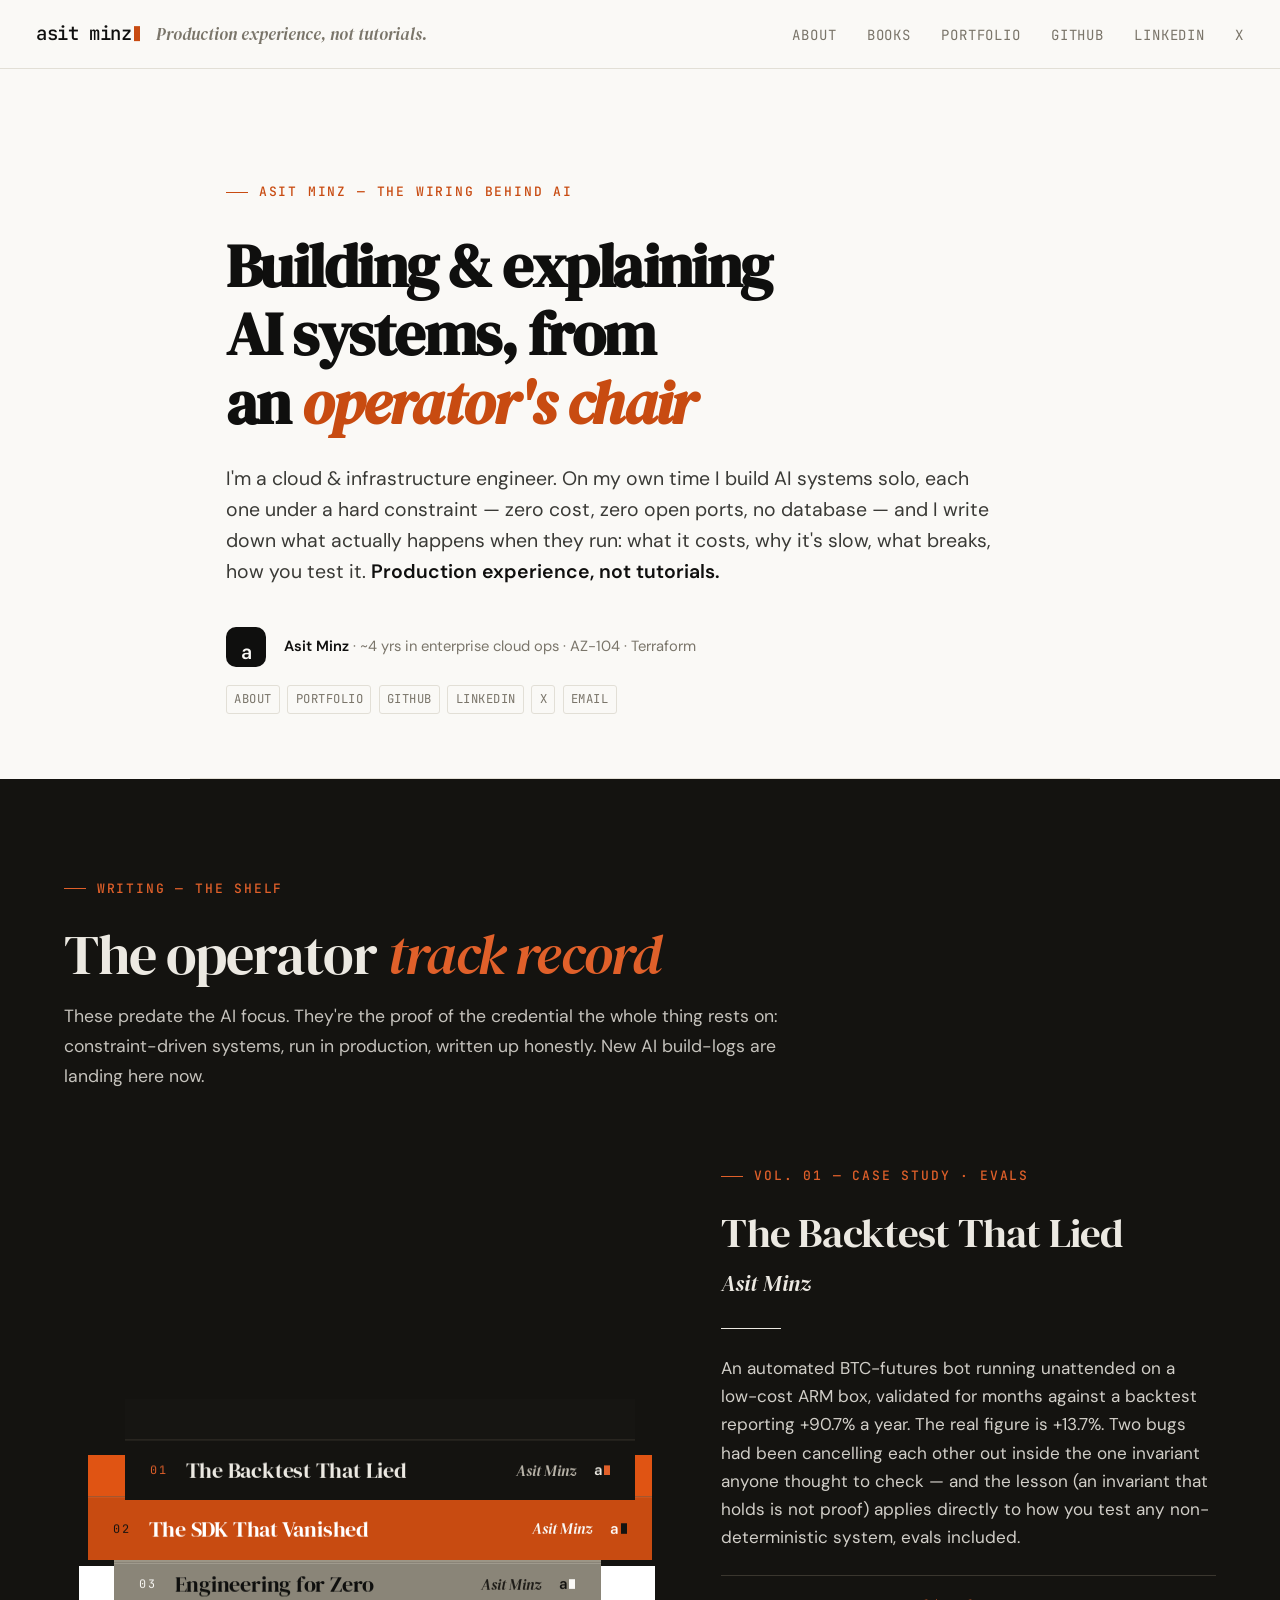
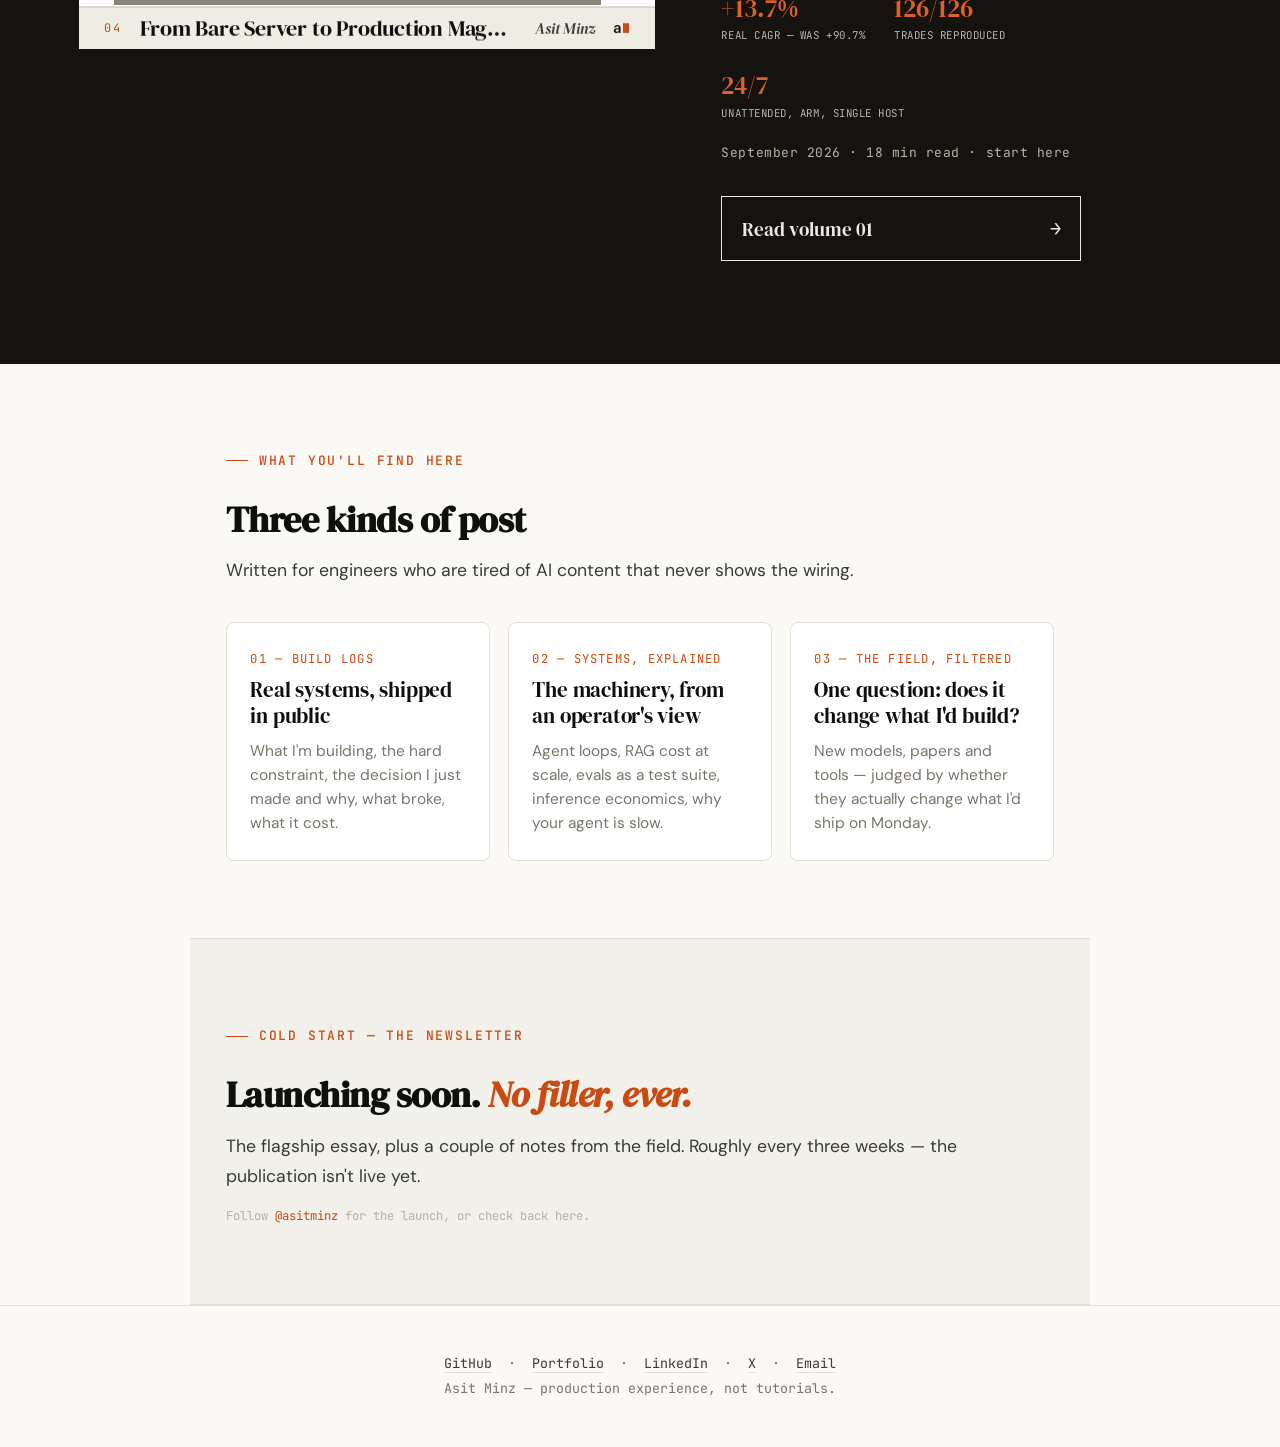
==== commit 668131ce: "Add /books/: Tilly Tracewell's Start at the Dot! workbooks for parents An Apple-style product page (" ====
--- a/index.html
+++ b/index.html
@@ -213,6 +213,7 @@
   </div>
   <nav>
     <a href="/about/">About</a>
+    <a href="/books/">Books</a>
     <a href="https://asitminz.com" target="_blank" rel="noopener">Portfolio</a>
     <a href="https://github.com/Asit0007" target="_blank" rel="noopener">GitHub</a>
     <a href="https://linkedin.com/in/asitminz" target="_blank" rel="noopener">LinkedIn</a>
--- a/assets/css/press.css
+++ b/assets/css/press.css
@@ -403,11 +403,13 @@
   max-width: 0;
   overflow: hidden;
   white-space: nowrap;
+  text-overflow: ellipsis;
   opacity: 0;
   transition: max-width 0.35s ease-out, opacity 0.25s;
 }
+/* labels open only as far as the empty margin beside the 780px article column */
 .press-rail:hover .press-rail__label,
-.press-rail:focus-within .press-rail__label { max-width: 15rem; opacity: 1; }
+.press-rail:focus-within .press-rail__label { max-width: min(15rem, calc(50vw - 390px - 5.5rem)); opacity: 1; }
 .press-rail a:hover, .press-rail a.is-active { color: var(--ink); }
 
 /* colophon */
